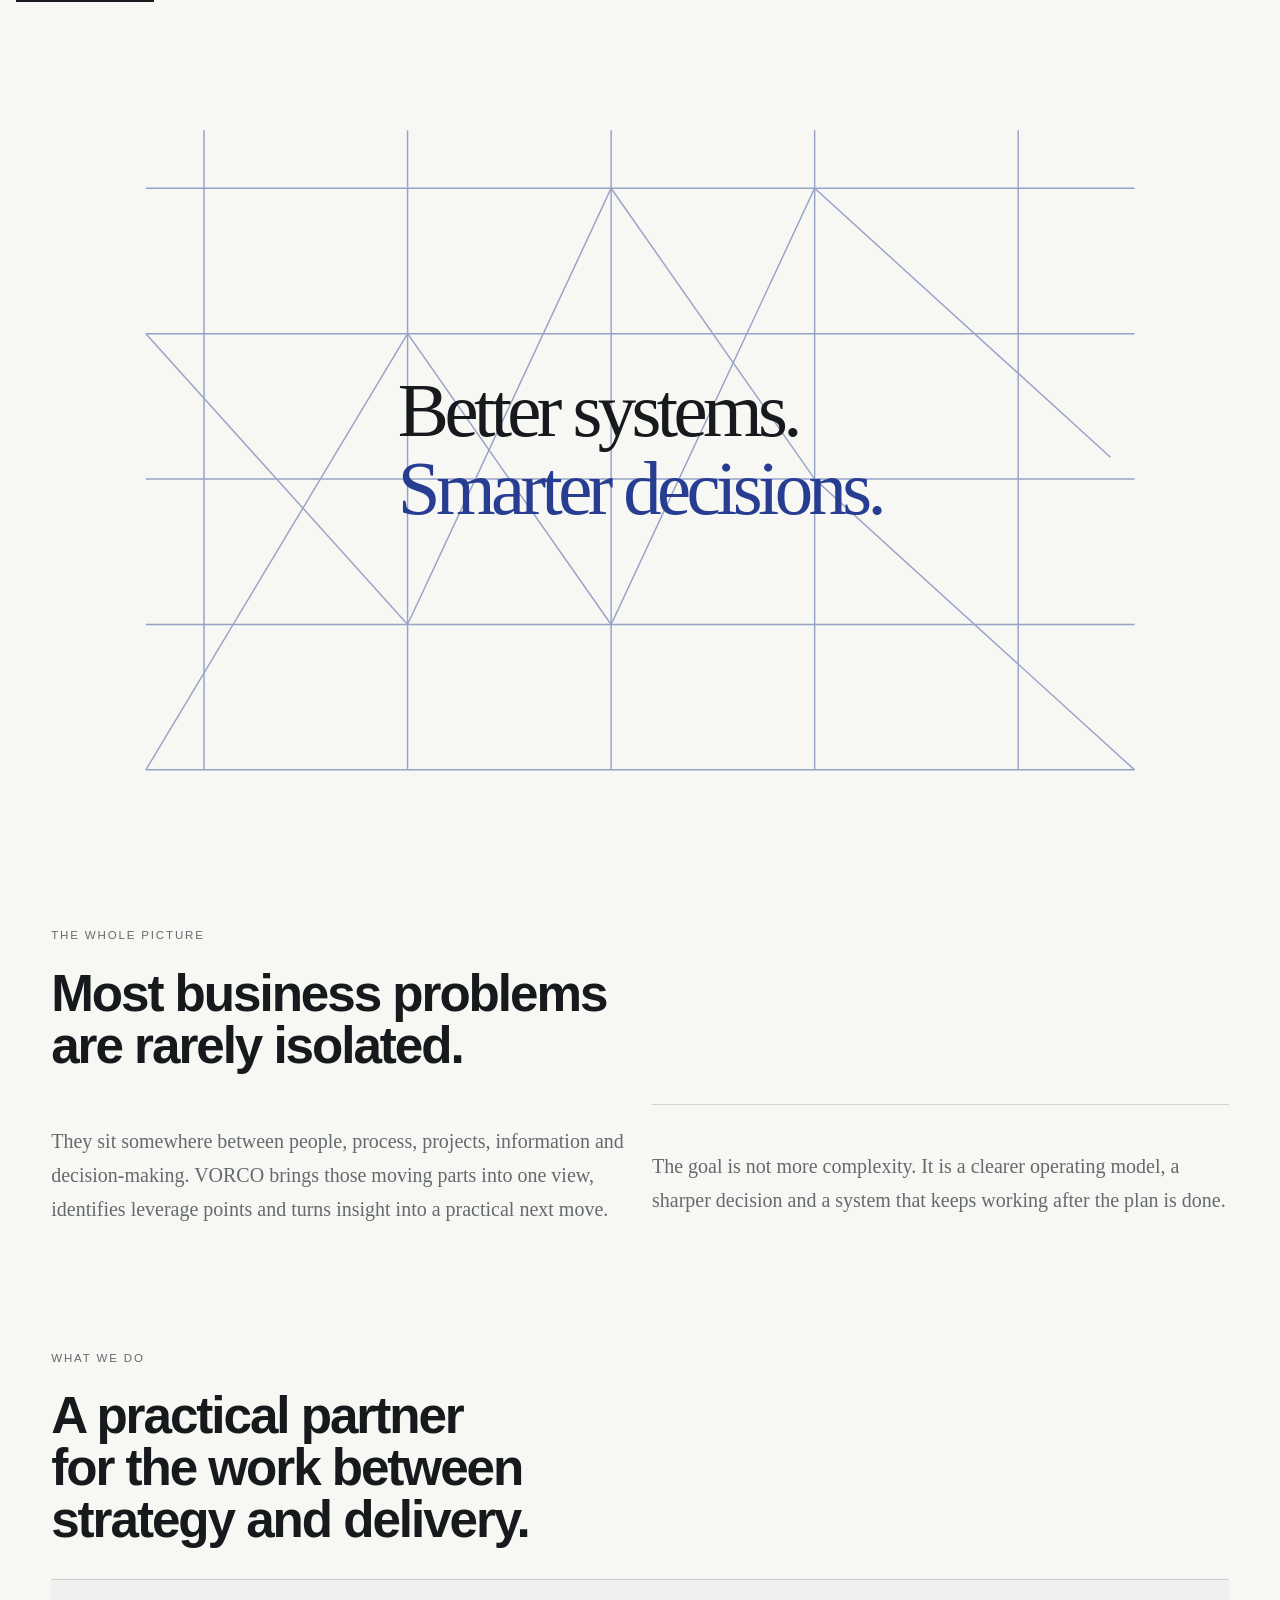
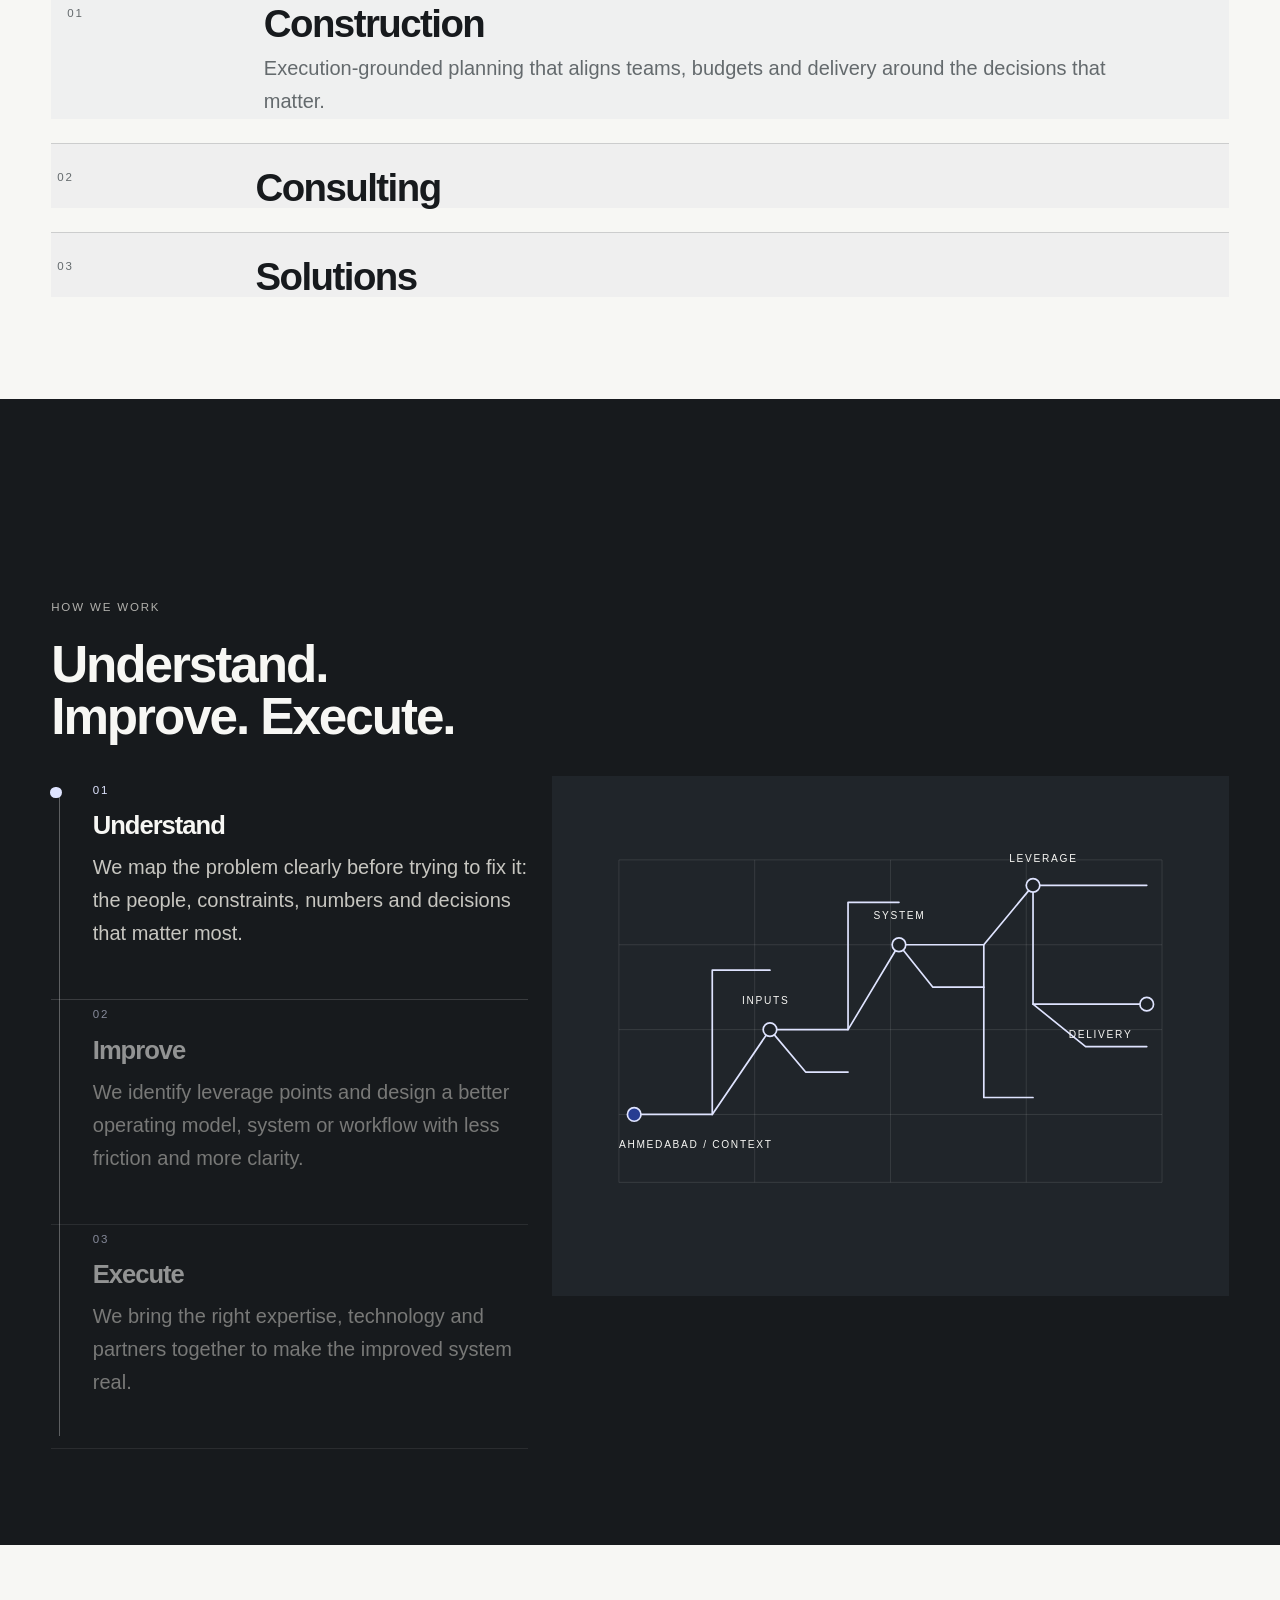
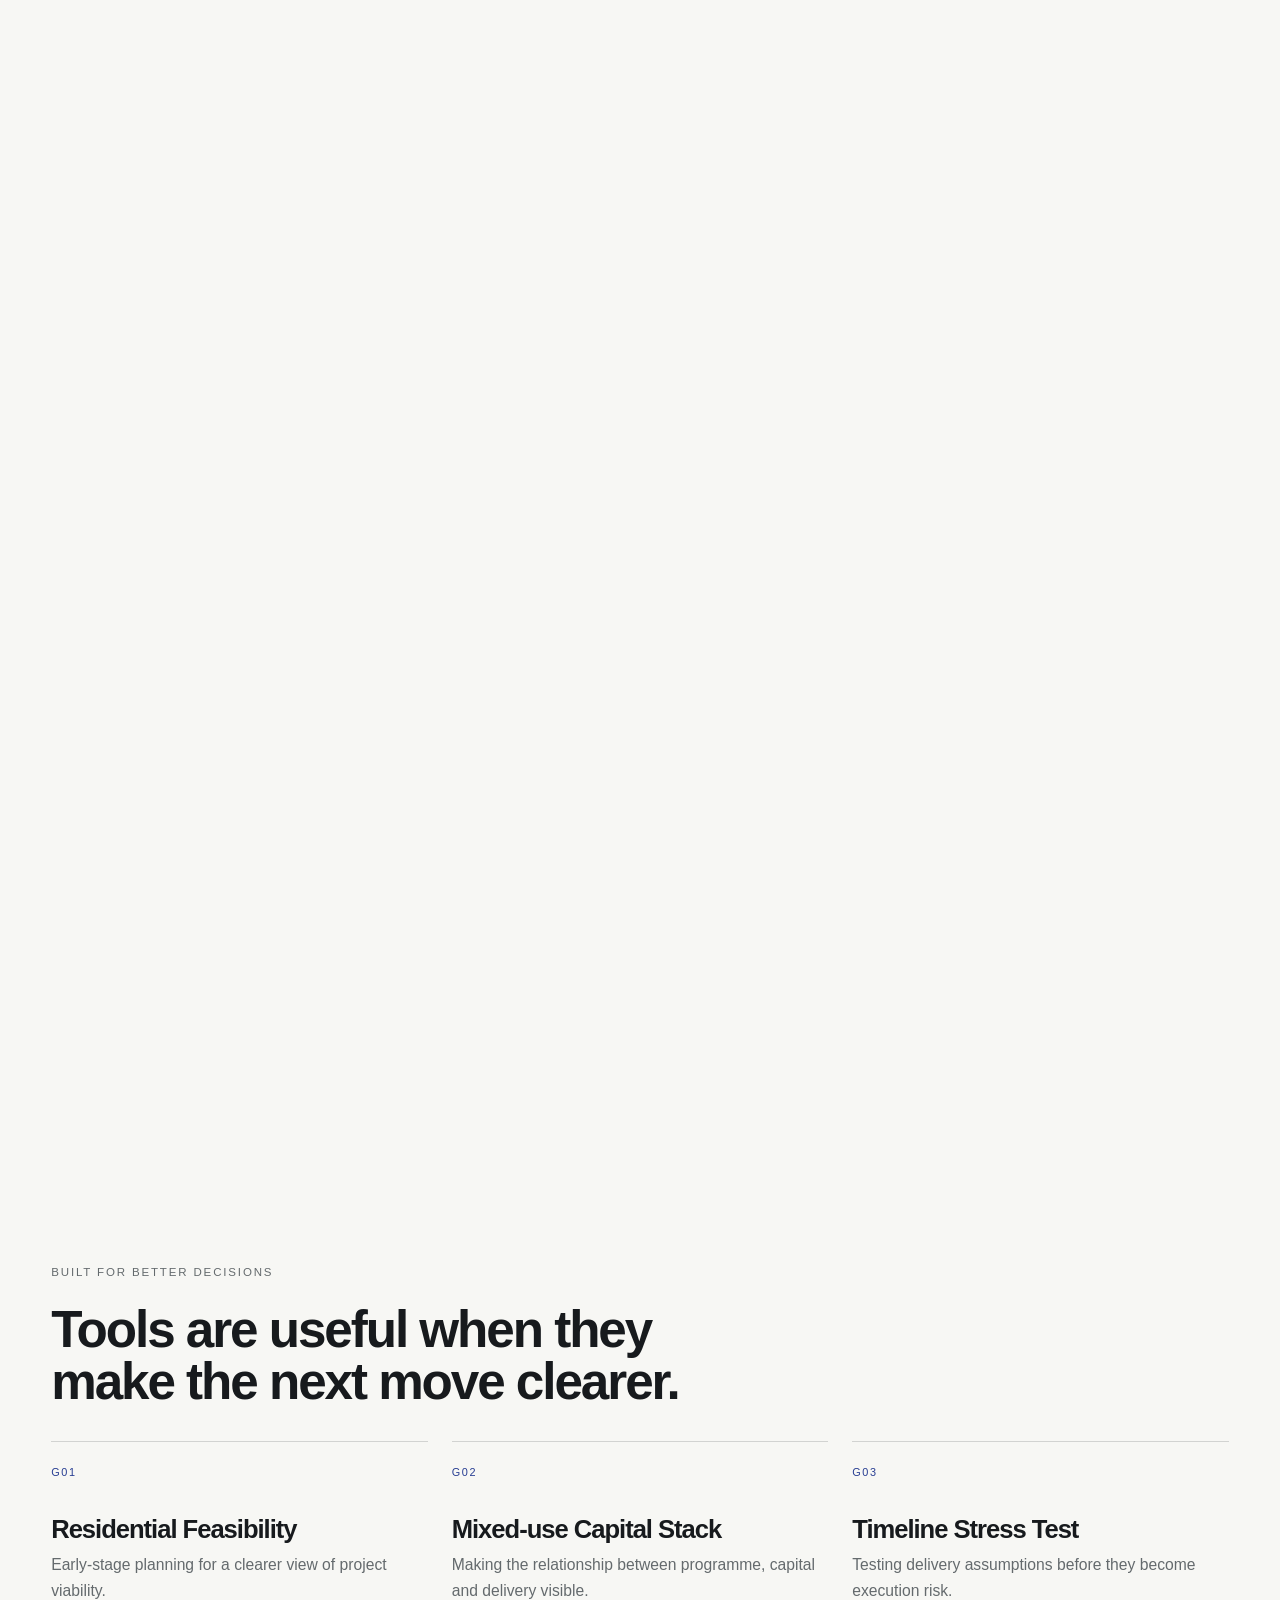
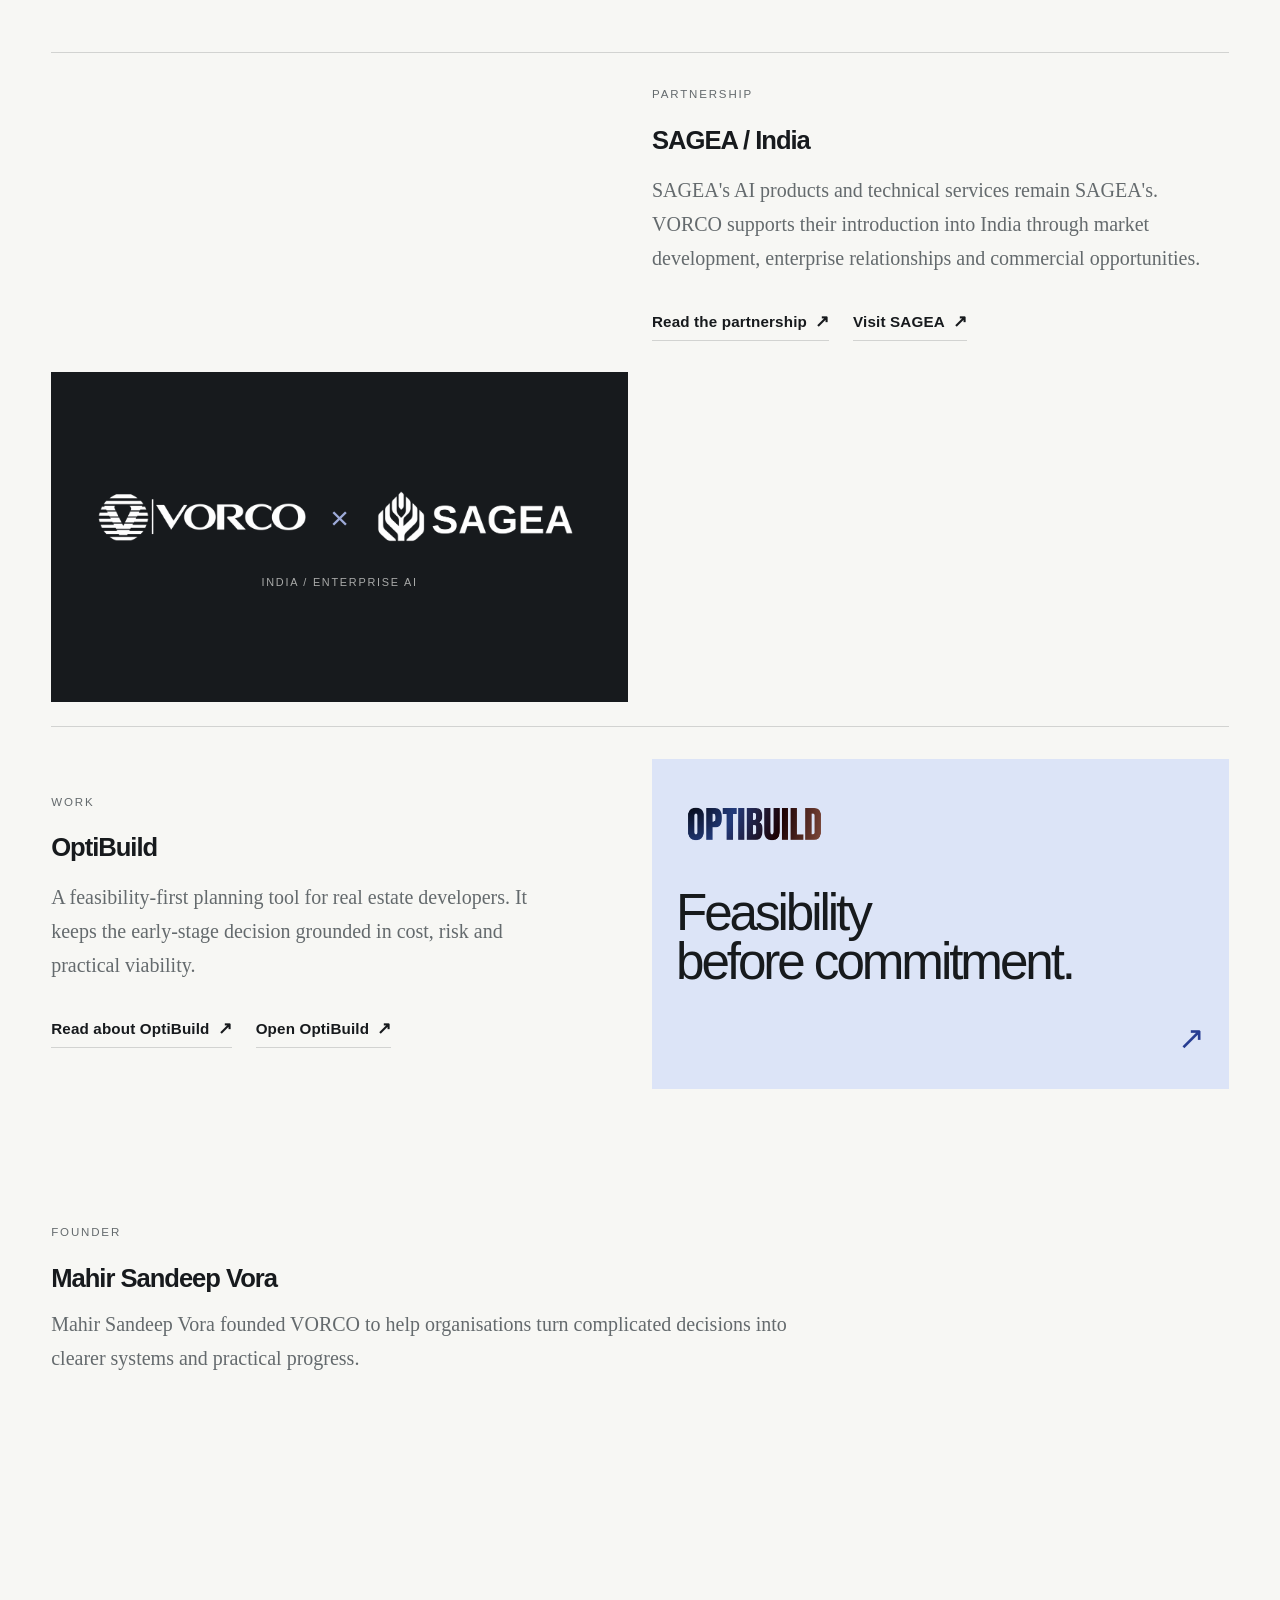
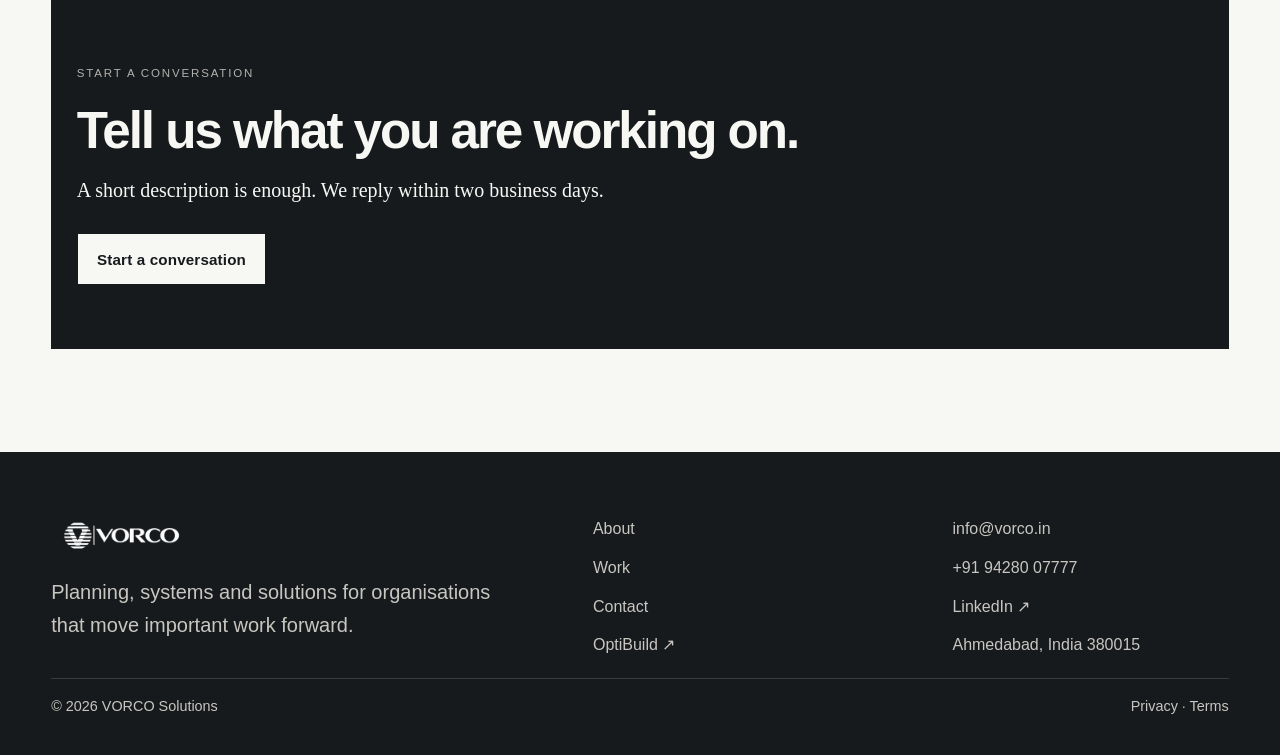
==== index.html @ 9f3f37c1 "Restore VORCO website" ====
<!doctype html>
<html lang="en-IN">
<head>
  <meta charset="UTF-8" />
  <meta name="viewport" content="width=device-width, initial-scale=1.0" />
  <meta name="description" content="VORCO helps businesses, developers and organisations improve decisions, systems and execution through consulting, technology and practical solutions." />
  <title>VORCO | Business Transformation &amp; Solutions</title>
  <meta property="og:title" content="VORCO | Business Transformation &amp; Solutions" />
  <meta property="og:description" content="VORCO helps businesses, developers and organisations improve decisions, systems and execution through consulting, technology and practical solutions." />
  <meta property="og:type" content="website" />
  <meta property="og:url" content="https://vorco.in/" />
  <meta property="og:image" content="assets/img/og-image.png" />
  <link rel="canonical" href="https://vorco.in/" />
  <link rel="icon" type="image/svg+xml" href="favicon.svg" />
  <link rel="stylesheet" href="assets/css/site.css" />
</head>
<body data-page="home">
  <a class="skip-link" href="#main-content">Skip to content</a>
  <header class="site-header">
  <div class="site-header__inner">
    <a class="brand" href="index.html" aria-label="VORCO home">VORCO</a>
    <nav id="site-nav" class="site-nav" aria-label="Main navigation">
      <a href="index.html">Home</a>
      <a href="about.html">About</a>
      <a href="capabilities.html">Capabilities</a>
      <a href="product.html">Product</a>
      <a href="work.html">Work</a>
      <a href="partnerships.html">Partnerships</a>
      <a href="contact.html" class="button button--primary">Start a conversation <span aria-hidden="true">↗</span></a>
    </nav>
    <button class="menu-toggle" type="button" aria-expanded="false" aria-controls="site-nav">Menu</button>
  </div>
</header>
  <main id="main-content">
    <section class="hero hero-shell">
      <div class="hero-intro" data-hero-intro aria-hidden="true">
        <svg class="hero-intro__lattice" viewBox="0 0 760 520" aria-hidden="true">
          <g class="hero-intro__lines" fill="none" stroke="currentColor" stroke-width="1">
            <path d="M40 80H720M40 180H720M40 280H720M40 380H720M40 480H720" />
            <path d="M80 40V480M220 40V480M360 40V480M500 40V480M640 40V480" />
            <path d="M40 480L220 180L360 380L500 80L720 280" />
            <path d="M40 180L220 380L360 80L500 280L720 480" />
          </g>
        </svg>
        <div class="hero-intro__words"><span>Better systems.</span><span>Smarter decisions.</span></div>
      </div>
      <div class="hero-grid">
        <div class="hero-copy">
          <p class="eyebrow">Business transformation / India</p>
          <h1>Better systems.<br><em>Smarter decisions.</em></h1>
          <p class="hero-lead">VORCO helps organisations make sense of complexity, improve how they operate and move important work forward with clarity.</p>
          <div class="hero-actions">
            <a class="button button--primary" href="capabilities.html">Explore VORCO <span aria-hidden="true">↘</span></a>
            <a class="text-link" href="contact.html">Start a conversation <span aria-hidden="true">↗</span></a>
          </div>
          <div class="hero-meta"><span>VORCO / 01</span><span>Understand · Improve · Execute</span></div>
        </div>
      </div>
    </section>

    <section class="section">
      <div class="section-title">
        <div class="section-title__copy">
          <p class="eyebrow">The whole picture</p>
          <h2>Most business problems are rarely isolated.</h2>
        </div>
      </div>
      <div class="statement-grid">
        <div class="statement-copy">
          <p class="text-serif">They sit somewhere between people, process, projects, information and decision-making. VORCO brings those moving parts into one view, identifies leverage points and turns insight into a practical next move.</p>
        </div>
        <div class="statement-aside">
          <p class="text-serif">The goal is not more complexity. It is a clearer operating model, a sharper decision and a system that keeps working after the plan is done.</p>
        </div>
      </div>
    </section>

    <section class="section" aria-labelledby="capabilities-heading">
      <div class="section-title">
        <div class="section-title__copy">
          <p class="eyebrow">What we do</p>
          <h2 id="capabilities-heading">A practical partner for the work between strategy and delivery.</h2>
        </div>
      </div>
      <div class="capability-list">
          <button class="capability-row is-selected" type="button" data-capability="construction" aria-pressed="true">
          <div class="capability-row__label">01</div>
          <div class="capability-row__content">
            <h3>Construction</h3>
            <p>Execution-grounded planning that aligns teams, budgets and delivery around the decisions that matter.</p>
          </div>
          </button>
        <button class="capability-row" type="button" data-capability="consulting" aria-pressed="false">
          <div class="capability-row__label">02</div>
          <div class="capability-row__content">
            <h3>Consulting</h3>
            <p>Feasibility-first strategy for practical business decisions, from early questions to a workable operating model.</p>
          </div>
        </button>
        <button class="capability-row" type="button" data-capability="solutions" aria-pressed="false">
          <div class="capability-row__label">03</div>
          <div class="capability-row__content">
            <h3>Solutions</h3>
            <p>Digital and process systems designed to make complex decisions clearer and execution more dependable.</p>
          </div>
        </button>
      </div>
    </section>

    <section id="process" class="process-shell">
      <div class="section wrapper">
        <div class="section-title">
          <div class="section-title__copy">
            <p class="eyebrow">How we work</p>
            <h2>Understand. Improve. Execute.</h2>
          </div>
        </div>
        <div class="process-grid">
          <div class="process-stages">
            <div class="process-line"></div>
            <div class="process-marker"></div>
            <div class="stage is-active">
              <span class="stage-number">01</span>
              <h3>Understand</h3>
              <p>We map the problem clearly before trying to fix it: the people, constraints, numbers and decisions that matter most.</p>
            </div>
            <div class="stage">
              <span class="stage-number">02</span>
              <h3>Improve</h3>
              <p>We identify leverage points and design a better operating model, system or workflow with less friction and more clarity.</p>
            </div>
            <div class="stage">
              <span class="stage-number">03</span>
              <h3>Execute</h3>
              <p>We bring the right expertise, technology and partners together to make the improved system real.</p>
            </div>
          </div>
          <div class="process-visual" aria-hidden="true">
            <svg class="process-map" viewBox="0 0 760 500" xmlns="http://www.w3.org/2000/svg">
              <g class="process-map__grid" fill="none" stroke="rgba(255,255,255,0.12)" stroke-width="1">
                <path d="M60 80H700M60 180H700M60 280H700M60 380H700M60 460H700"/><path d="M60 80V460M220 80V460M380 80V460M540 80V460M700 80V460"/>
              </g>
              <g class="drawing-line" fill="none" stroke="#dfe4ff" stroke-width="2" stroke-linecap="round" stroke-linejoin="round" stroke-dasharray="1200" stroke-dashoffset="1200">
                <path d="M78 380H170L238 280H330L390 180H490L548 110H682"/>
                <path d="M170 380V210H238M330 280V130H390M490 180V360H548M548 110V250H682"/>
                <path d="M238 280L280 330H330M390 180L430 230H490M548 250L610 300H682"/>
              </g>
              <g class="process-map__nodes" fill="#1e2328" stroke="#dfe4ff" stroke-width="2">
                <circle cx="78" cy="380" r="8"/><circle cx="238" cy="280" r="8"/><circle cx="390" cy="180" r="8"/><circle cx="548" cy="110" r="8"/><circle cx="682" cy="250" r="8"/>
              </g>
              <g class="process-map__labels" fill="#f7f7f4" font-family="Segoe UI, Arial, sans-serif">
                <text x="60" y="420">AHMEDABAD / CONTEXT</text><text x="205" y="250">INPUTS</text><text x="360" y="150">SYSTEM</text><text x="520" y="82">LEVERAGE</text><text x="590" y="290">DELIVERY</text>
              </g>
            </svg>
          </div>
        </div>
      </div>
    </section>

    <section id="work" class="section">
      <div class="section-title">
        <div class="section-title__copy">
          <p class="eyebrow">Built for better decisions</p>
          <h2>Tools are useful when they make the next move clearer.</h2>
        </div>
      </div>
      <div class="work-index" aria-label="Selected VORCO work">
        <article><span>G01</span><h3>Residential Feasibility</h3><p>Early-stage planning for a clearer view of project viability.</p></article>
        <article><span>G02</span><h3>Mixed-use Capital Stack</h3><p>Making the relationship between programme, capital and delivery visible.</p></article>
        <article><span>G03</span><h3>Timeline Stress Test</h3><p>Testing delivery assumptions before they become execution risk.</p></article>
      </div>
      <div class="work-grid">
        <article class="work-card">
          <div class="work-card__copy">
            <p class="eyebrow">Work</p>
            <h3>OptiBuild</h3>
            <p class="text-serif">A feasibility-first planning tool for real estate developers. It keeps the early-stage decision grounded in cost, risk and practical viability.</p>
            <div class="partnership-actions"><a class="text-link" href="product.html">Read about OptiBuild <span aria-hidden="true">↗</span></a><a class="text-link" href="https://optibuild.vorco.in" target="_blank" rel="noopener">Open OptiBuild <span aria-hidden="true">↗</span></a></div>
          </div>
            <div class="work-card__visual work-card__visual--opti">
            <div class="product-signal"><img src="assets/img/optibuild-wordmark.png" alt="OptiBuild" /><strong>Feasibility<br>before commitment.</strong><i>↗</i></div>
          </div>
        </article>

        <article class="work-card work-card--reverse">
          <div class="work-card__copy">
            <p class="eyebrow">Partnership</p>
            <h3>SAGEA / India</h3>
            <p class="text-serif">SAGEA's AI products and technical services remain SAGEA's. VORCO supports their introduction into India through market development, enterprise relationships and commercial opportunities.</p>
            <div class="partnership-actions"><a class="text-link" href="partnerships.html">Read the partnership <span aria-hidden="true">↗</span></a><a class="text-link" href="https://www.sagea.space/" target="_blank" rel="noopener">Visit SAGEA <span aria-hidden="true">↗</span></a></div>
          </div>
            <div class="work-card__visual work-card__visual--sagea">
            <div class="partnership-signal"><div class="partnership-logos"><img src="assets/img/vorco-wordmark.png" alt="VORCO" /><b>×</b><img src="assets/img/sagea-wordmark-dark.png" alt="SAGEA" /></div><small>India / Enterprise AI</small></div>
          </div>
        </article>
      </div>
    </section>

    <section class="section">
      <div class="founder-card founder-card--text-only">
        <div class="founder-copy">
          <p class="eyebrow">Founder</p>
          <h3>Mahir Sandeep Vora</h3>
          <p class="text-serif" style="margin-top: 1rem;">Mahir Sandeep Vora founded VORCO to help organisations turn complicated decisions into clearer systems and practical progress.</p>
        </div>
      </div>
    </section>

    <section class="section">
      <div class="cta-panel">
        <p class="eyebrow">Start a conversation</p>
        <h2>Tell us what you are working on.</h2>
        <p class="text-serif" style="margin-top:1rem; max-width:34rem;">A short description is enough. We reply within two business days.</p>
        <div class="hero-actions" style="margin-top:1.6rem;">
          <a class="button button--light" href="contact.html">Start a conversation</a>
        </div>
      </div>
    </section>
  </main>
  <footer class="footer">
  <div class="footer__inner">
    <div>
      <a class="brand" href="index.html" aria-label="VORCO home">VORCO</a>
      <p>Planning, systems and solutions for organisations that move important work forward.</p>
    </div>
    <div class="footer__meta">
      <a href="about.html">About</a>
      <a href="work.html">Work</a>
      <a href="contact.html">Contact</a>
      <a href="https://optibuild.vorco.in" target="_blank" rel="noopener">OptiBuild ↗</a>
    </div>
    <div class="footer__meta">
      <a href="mailto:info@vorco.in">info@vorco.in</a>
      <a href="tel:+919428007777">+91 94280 07777</a>
      <a href="https://in.linkedin.com/company/vorcosolutions" target="_blank" rel="noopener">LinkedIn ↗</a>
      <span>Ahmedabad, India 380015</span>
    </div>
  </div>
  <div class="footer__legal"><span>© <span data-footer-year>2026</span> VORCO Solutions</span><div><a href="privacy.html">Privacy</a> · <a href="terms.html">Terms</a></div></div>
</footer>
  <script src="assets/vendor/gsap.min.js"></script>
  <script src="assets/vendor/ScrollTrigger.min.js"></script>
  <script src="assets/vendor/lenis.min.js" defer></script>
  <script src="assets/js/site.js" defer></script>
</body>
</html>
---- assets/css/site.css ----
:root {
  --paper: #f4f1ea;
  --plaster: #ece7df;
  --stone: #d9d1c4;
  --slate: #1e2328;
  --slate-soft: #4e5861;
  --indigo: #233a9b;
  --indigo-soft: #dfe4ff;
  --soil: #8a6d52;
  --line: rgba(30,35,40,0.18);
  --max: 1200px;
  --gutter: 24px;
  --radius: 2px;
  --ease: cubic-bezier(0.22, 1, 0.36, 1);
}

* { box-sizing: border-box; }
html { scroll-behavior: smooth; }
html.lenis, html.lenis body { height: auto; }
html.lenis { scroll-behavior: auto; }
body {
  margin: 0;
  background: var(--paper);
  color: var(--slate);
  font-family: "Segoe UI", "Helvetica Neue", Arial, sans-serif;
  line-height: 1.65;
  -webkit-font-smoothing: antialiased;
  text-rendering: optimizeLegibility;
}
body.is-leaving { opacity: 0; transition: opacity 200ms ease; }
body.is-menu-open { overflow: hidden; }
img, svg { display: block; max-width: 100%; }
a { color: inherit; }
button, input, textarea, select { font: inherit; }
main { display: block; }

.skip-link {
  position: absolute;
  left: 1rem;
  top: -3rem;
  background: var(--slate);
  color: var(--paper);
  padding: 0.75rem 1rem;
  z-index: 50;
  text-decoration: none;
}
.skip-link:focus { top: 1rem; }

.wrapper,
.site-header__inner,
.page-hero__inner,
.page-grid,
.footer__inner,
.footer__meta,
.section,
.hero-shell {
  width: min(var(--max), calc(100% - 2 * clamp(20px, 4vw, 64px)));
  margin: 0 auto;
}

.grid {
  display: grid;
  grid-template-columns: repeat(12, minmax(0, 1fr));
  gap: var(--gutter);
}

p, li {
  font-size: clamp(1.06rem, 1vw + 0.5rem, 1.25rem);
}
.text-serif {
  font-family: Georgia, "Times New Roman", serif;
  line-height: 1.7;
  color: var(--slate-soft);
}

h1, h2, h3, h4 {
  margin: 0;
  font-weight: 600;
  letter-spacing: -0.04em;
  line-height: 1.02;
  color: var(--slate);
  text-wrap: balance;
}
h1 { font-size: clamp(3rem, 7vw, 6.5rem); }
h2 { font-size: clamp(2.1rem, 4vw, 4rem); }
h3 { font-size: clamp(1.4rem, 2vw, 2.2rem); }

.eyebrow {
  margin: 0 0 1.4rem;
  text-transform: uppercase;
  letter-spacing: 0.16em;
  font-size: 0.72rem;
  color: var(--slate-soft);
}

.button,
.text-link {
  display: inline-flex;
  align-items: center;
  justify-content: center;
  gap: 0.5rem;
  min-height: 44px;
  border: 1px solid var(--slate);
  padding: 0.8rem 1.2rem;
  font-size: 0.95rem;
  font-weight: 600;
  letter-spacing: 0.01em;
  text-decoration: none;
  transition: color 180ms var(--ease), transform 180ms var(--ease), border-color 180ms var(--ease);
  position: relative;
  overflow: hidden;
  isolation: isolate;
}
.button::before { content: ""; position: absolute; z-index: -1; inset: 0; background: var(--indigo); transform: translateX(-101%); transition: transform 280ms var(--ease); }
.button > *, .button { z-index: 0; }
.button:hover::before, .button:focus-visible::before { transform: translateX(0); }
.button:hover, .button:focus-visible, .text-link:hover, .text-link:focus-visible {
  transform: translateY(-1px);
  outline: none;
}
.button--primary {
  background: var(--slate);
  color: var(--paper);
}
.button--ghost {
  background: transparent;
  color: var(--slate);
}
.button--light {
  background: var(--paper);
  color: var(--slate);
}
.text-link {
  padding-left: 0;
  padding-right: 0;
  border: none;
  border-bottom: 0;
  overflow: visible;
}
.text-link::after { content: ""; position: absolute; right: 0; bottom: .45rem; left: 0; height: 1px; background: var(--line); transition: height 180ms ease, background 180ms ease; }
.text-link:hover::after, .text-link:focus-visible::after { height: 2px; background: var(--indigo); }

.hero-intro { position: absolute; z-index: 20; inset: 0; display: grid; place-items: center; overflow: hidden; background: var(--paper); color: var(--indigo); opacity: 1; transition: opacity 280ms ease, visibility 280ms ease; }
.hero-intro.is-complete { visibility: hidden; opacity: 0; pointer-events: none; }
.hero-intro__lattice { position: absolute; inset: 8% 6%; width: 88%; height: 84%; opacity: .45; }
.hero-intro__lines { stroke-dasharray: 1200; stroke-dashoffset: 1200; animation: draw-lattice 1.25s var(--ease) forwards; }
.hero-intro__words { position: relative; z-index: 1; display: grid; gap: .25rem; color: var(--slate); font-family: Georgia, serif; font-size: clamp(2.2rem, 6vw, 6rem); letter-spacing: -.06em; line-height: .96; }
.hero-intro__words span { animation: reveal-intro-word .55s var(--ease) both; }
.hero-intro__words span + span { animation-delay: .52s; color: var(--indigo); }
.hero-intro__skip { position: absolute; z-index: 2; top: 1.5rem; right: 1.5rem; border: 0; border-bottom: 1px solid var(--line); background: none; color: var(--slate-soft); cursor: pointer; font-size: .72rem; letter-spacing: .14em; text-transform: uppercase; }
@keyframes draw-lattice { to { stroke-dashoffset: 0; } }
@keyframes reveal-intro-word { from { opacity: 0; transform: translateY(1rem); } to { opacity: 1; transform: translateY(0); } }
}

.site-header {
  position: sticky;
  top: 0;
  z-index: 30;
  background: rgba(244,241,234,0.78);
  backdrop-filter: blur(12px);
  border-bottom: 1px solid transparent;
  transition: border-color 220ms ease, background 220ms ease, transform 220ms ease;
}
.site-header.is-solid { border-color: var(--line); }
.site-header.is-hidden { transform: translateY(-100%); }
.site-header__inner {
  display: flex;
  align-items: center;
  justify-content: space-between;
  min-height: 76px;
}
.brand {
  display: inline-flex;
  align-items: center;
  gap: 0.55rem;
  text-decoration: none;
  color: var(--slate);
  font-size: 1rem;
  font-weight: 700;
  letter-spacing: 0.12em;
  text-transform: uppercase;
}
.brand-mark {
  display: inline-grid;
  place-items: center;
  width: 1.5rem;
  height: 1.5rem;
  background: var(--slate);
  color: var(--paper);
  font-size: 0.72rem;
  letter-spacing: 0;
}
.site-nav {
  display: flex;
  align-items: center;
  gap: clamp(0.8rem, 2vw, 1.8rem);
}
.site-nav a {
  position: relative;
  text-decoration: none;
  color: var(--slate);
  font-size: 0.93rem;
  font-weight: 500;
}
.site-nav a.button--primary { color: var(--paper); font-weight: 600; }
.site-nav a::after {
  content: "";
  position: absolute;
  left: 0;
  right: 0;
  bottom: -0.45rem;
  height: 1px;
  background: var(--indigo);
  transform: scaleX(0);
  transform-origin: left center;
  transition: transform 180ms var(--ease);
}
.site-nav a:hover::after, .site-nav a:focus-visible::after, .site-nav a[aria-current="page"]::after {
  transform: scaleX(1);
}
.menu-toggle {
  display: none;
  background: transparent;
  border: 1px solid var(--line);
  min-height: 44px;
  padding: 0.7rem 0.9rem;
  cursor: pointer;
}

.hero {
  padding-top: clamp(2.5rem, 5vw, 4.5rem);
  padding-bottom: clamp(4rem, 8vw, 7rem);
}
.hero-shell {
  padding-top: clamp(2rem, 5vw, 4rem);
}
.hero-grid {
  display: grid;
  grid-template-columns: repeat(12, minmax(0, 1fr));
  gap: var(--gutter);
  align-items: end;
}
.hero-copy { grid-column: 1 / span 7; }
.hero-grid:has(.hero-copy:only-child) { display: block; }
.hero-grid:has(.hero-copy:only-child) .hero-copy { width: min(62rem, 100%); }
.hero-visual {
  grid-column: 8 / -1;
  min-height: 560px;
  border: 1px solid var(--line);
  background: rgba(255,255,255,0.3);
  position: relative;
  overflow: hidden;
}
.hero-visual svg {
  width: 100%;
  height: 100%;
}
.hero-lead {
  margin-top: 1.5rem;
  max-width: 34rem;
  color: var(--slate-soft);
  font-size: clamp(1.2rem, 1.4vw + 0.7rem, 1.7rem);
  line-height: 1.5;
}
.hero-actions {
  display: flex;
  align-items: center;
  gap: 1rem;
  flex-wrap: wrap;
  margin-top: 2rem;
}
.hero-meta {
  display: flex;
  justify-content: space-between;
  gap: 1rem;
  margin-top: 2rem;
  padding-top: 1rem;
  border-top: 1px solid var(--line);
  font-size: 0.8rem;
  letter-spacing: 0.12em;
  text-transform: uppercase;
  color: var(--slate-soft);
}

.section {
  padding-top: clamp(4rem, 8vw, 7rem);
  padding-bottom: 0;
}
.section-title {
  display: grid;
  grid-template-columns: repeat(12, minmax(0, 1fr));
  gap: var(--gutter);
  align-items: end;
  margin-bottom: 2rem;
}
.section-title__copy { grid-column: 1 / span 7; }
.section-title__meta { grid-column: 9 / -1; text-align: right; color: var(--slate-soft); }

.statement-grid,
.capability-grid,
.contact-grid,
.page-grid,
.founder-grid,
.work-grid,
.process-grid,
.two-up {
  display: grid;
  grid-template-columns: repeat(12, minmax(0, 1fr));
  gap: var(--gutter);
}
.statement-copy { grid-column: 1 / span 6; }
.statement-aside { grid-column: 7 / -1; border-top: 1px solid var(--line); padding-top: 1.5rem; }

.capability-list { grid-column: span 12; }
.capability-row { display: grid; grid-template-columns: repeat(12, minmax(0, 1fr)); gap: var(--gutter); border-top: 1px solid var(--line); padding-top: 1.5rem; margin-top: 1.5rem; }
.capability-row__label { grid-column: 1 / span 2; font-size: 0.72rem; letter-spacing: 0.16em; text-transform: uppercase; color: var(--slate-soft); }
.capability-row__content { grid-column: 3 / span 9; }
.capability-row__content p { margin: 0.55rem 0 0; color: var(--slate-soft); }

.process-shell {
  background: var(--slate);
  color: var(--paper);
  margin-top: clamp(4rem, 8vw, 7rem);
  padding: clamp(4rem, 8vw, 6rem) 0;
}
.process-shell h2, .process-shell h3, .process-shell .eyebrow { color: var(--paper); }
.process-shell .eyebrow { color: rgba(244,241,234,0.7); }
.process-grid { align-items: start; }
.process-stages { grid-column: 1 / span 5; position: relative; }
.process-line { position: absolute; left: 0.5rem; top: 0.8rem; bottom: 0.8rem; width: 1px; background: rgba(255,255,255,0.3); }
.process-marker { position: absolute; left: -0.05rem; top: 0.7rem; width: 0.7rem; height: 0.7rem; background: var(--indigo-soft); border-radius: 50%; }
.stage { position: relative; padding: 0 0 1.8rem 2.6rem; border-bottom: 1px solid rgba(255,255,255,0.15); opacity: 0.55; }
.stage.is-active { opacity: 1; }
.stage-number { display: inline-block; margin-bottom: 0.8rem; font-size: 0.72rem; letter-spacing: 0.16em; text-transform: uppercase; color: #dfe4ff; }
.stage p { margin-top: 0.8rem; color: rgba(244,241,234,0.8); }
.process-visual { grid-column: 6 / -1; border: 1px solid rgba(255,255,255,0.15); min-height: 440px; background: rgba(255,255,255,0.02); }
.process-visual svg { width: 100%; height: 100%; }

.work-card { grid-column: span 12; display: grid; grid-template-columns: repeat(12, minmax(0, 1fr)); gap: var(--gutter); align-items: center; padding-top: 2rem; border-top: 1px solid var(--line); }
.work-card__copy { grid-column: 1 / span 5; }
.work-card__visual { grid-column: 7 / -1; min-height: 330px; border: 1px solid var(--line); display: grid; place-items: center; background: rgba(255,255,255,0.18); }
.work-card--reverse .work-card__copy { grid-column: 7 / span 6; }
.work-card--reverse .work-card__visual { grid-column: 1 / span 6; }

.founder-card {
  display: grid;
  grid-template-columns: repeat(12, minmax(0, 1fr));
  gap: var(--gutter);
  align-items: start;
  margin-top: 2rem;
}
.founder-photo { grid-column: 1 / span 4; min-height: 420px; border: 1px solid var(--line); display: grid; place-items: center; }
.founder-copy { grid-column: 6 / -1; }

.cta-panel {
  background: var(--slate);
  color: var(--paper);
  padding: clamp(2.5rem, 5vw, 4.5rem) clamp(1.2rem, 2vw, 2rem);
  margin-top: clamp(4rem, 8vw, 7rem);
}
.cta-panel h2, .cta-panel .eyebrow, .cta-panel p { color: var(--paper); }
.cta-panel .eyebrow { color: rgba(244,241,234,0.7); }

.page-hero {
  padding-top: clamp(3rem, 6vw, 5rem);
  padding-bottom: clamp(2rem, 6vw, 4rem);
}
.page-hero__inner { display: grid; grid-template-columns: repeat(12, minmax(0, 1fr)); gap: var(--gutter); }
.page-hero__copy { grid-column: 1 / span 8; }
.page-hero__copy .lead { max-width: 52rem; margin-top: 1.5rem; color: var(--slate-soft); font-size: clamp(1.3rem, 1.6vw + 0.7rem, 1.9rem); }

.page-grid {
  padding-top: 1rem;
  padding-bottom: clamp(4rem, 8vw, 6.5rem);
}
.feature-block { grid-column: 1 / span 8; }
.side-block { grid-column: 9 / -1; }
.dump-box,
.placeholder-box {
  border: 1px dashed var(--line);
  min-height: 220px;
  display: grid;
  place-items: center;
  padding: 1rem;
  color: var(--slate-soft);
  background: rgba(255,255,255,0.14);
}
.list-plain { list-style: none; padding: 0; margin: 0; }
.list-plain li { border-top: 1px solid var(--line); padding: 0.9rem 0; }
.sequence {
  list-style: none;
  padding: 0;
  margin: 1rem 0 0;
  display: grid;
  gap: 1rem;
}
.sequence li {
  border-top: 1px solid var(--line);
  padding-top: 1rem;
}
.sequence strong { color: var(--indigo); }

.route-visual {
  margin-top: 1.5rem;
  border-top: 1px solid var(--line);
  padding-top: 1rem;
}
.route-svg {
  width: 100%;
  border: 1px solid var(--line);
  min-height: 260px;
  background: rgba(255,255,255,0.12);
}

.form-card {
  border-top: 1px solid var(--line);
  padding-top: 1.5rem;
}
body[data-page="contact"] .form-card { background: var(--paper); color: var(--slate); border: 1px solid var(--line); padding: clamp(1.25rem, 3vw, 2rem); }
body[data-page="contact"] input,
body[data-page="contact"] select,
body[data-page="contact"] textarea { background: #ffffff; color: var(--slate); border-color: rgba(23,26,29,.24); }
body[data-page="contact"] label { color: var(--slate); }
form { display: grid; gap: 1rem; }
.field { display: grid; gap: 0.5rem; }
label { font-size: 0.92rem; font-weight: 600; }
input, select, textarea {
  width: 100%;
  min-height: 48px;
  border: 1px solid var(--line);
  background: rgba(255,255,255,0.14);
  padding: 0.8rem 0.9rem;
  color: var(--slate);
}
textarea { min-height: 180px; resize: vertical; }
input[aria-invalid="true"], select[aria-invalid="true"], textarea[aria-invalid="true"] { border-color: #9a2c2c; }
.error-text {
  min-height: 1.2em;
  color: #9a2c2c;
  font-size: 0.84rem;
}
.form-status { min-height: 1.2em; color: var(--slate-soft); }
.form-status.is-success { color: var(--indigo); border-left: 2px solid var(--indigo); padding: .7rem 0 .7rem .9rem; animation: success-line 500ms var(--ease) both; }
@keyframes success-line { from { border-left-color: transparent; transform: translateX(-.5rem); opacity: 0; } to { border-left-color: var(--indigo); transform: translateX(0); opacity: 1; } }

.legal-copy {
  max-width: 62rem;
}
.legal-copy h2 {
  margin-top: 2.4rem;
  margin-bottom: 0.8rem;
}
.legal-copy p, .legal-copy li {
  color: var(--slate-soft);
}

.footer {
  background: var(--slate);
  color: var(--paper);
  margin-top: clamp(4rem, 8vw, 7rem);
}
.footer__inner {
  display: grid;
  grid-template-columns: 1.4fr 1fr 1fr;
  gap: 2rem;
  padding: clamp(2.5rem, 6vw, 4rem) 0 1rem;
}
.footer__inner p,
.footer__inner a,
.footer__inner span,
.footer__meta a,
.footer__meta span,
.footer__legal a,
.footer__legal span { color: rgba(244,241,234,0.8); text-decoration: none; }
.footer__meta {
  display: grid;
  gap: 0.6rem;
}
.footer__legal {
  width: min(var(--max), calc(100% - 2 * clamp(20px, 4vw, 64px)));
  margin: 0 auto;
  padding: 1rem 0 2.3rem;
  border-top: 1px solid rgba(255,255,255,0.14);
  display: flex;
  align-items: center;
  justify-content: space-between;
  gap: 1rem;
  font-size: 0.9rem;
  color: rgba(244,241,234,0.7);
}

.process-shell { min-height: 100vh; }
.process-shell .section { min-height: 100vh; display: flex; flex-direction: column; justify-content: center; }
.process-visual { min-height: min(58vh, 520px); }
.process-map { width: 100%; height: 100%; padding: 1rem; }
.process-map__labels { font-size: 12px; letter-spacing: 2px; }
.process-map__nodes circle { transition: fill 220ms ease, r 220ms ease; }
.process-shell[data-stage="1"] .process-map__nodes circle:nth-child(1),
.process-shell[data-stage="2"] .process-map__nodes circle:nth-child(-n+3),
.process-shell[data-stage="3"] .process-map__nodes circle { fill: var(--indigo); }
.process-shell[data-stage="2"] .process-map__nodes circle:nth-child(-n+3),
.process-shell[data-stage="3"] .process-map__nodes circle { r: 10; }
.process-shell[data-stage="3"] .process-map__labels { fill: #ffffff; }
.route-visual { position: relative; }
.route-visual::before { content: "NEPAL"; position: absolute; top: 1.5rem; left: 1.5rem; z-index: 1; color: var(--slate-soft); font-size: .68rem; letter-spacing: .15em; }
.route-visual::after { content: "INDIA / AHMEDABAD"; position: absolute; right: 1.5rem; bottom: 1.5rem; z-index: 1; color: var(--indigo); font-size: .68rem; letter-spacing: .15em; }
.route-svg { min-height: 300px; }
.route-destination { transition: r 220ms ease, opacity 220ms ease; }
.route-destination.is-landed { r: 10px; filter: drop-shadow(0 0 0.45rem rgba(39,61,146,.45)); }
.sagea-route .two-up { grid-template-columns: repeat(2, minmax(0, 1fr)); align-items: start; }
.sagea-route .two-up > div { grid-column: span 1; min-width: 0; }
.sagea-route .two-up > div + div { border-left: 1px solid var(--line); padding-left: clamp(1rem, 3vw, 2rem); }
.sagea-route .two-up h3 { font-size: clamp(2rem, 4vw, 4rem); }
.sagea-route .feature-list li { padding: .8rem 0; color: var(--slate-soft); font-size: 1rem; }

@media (max-width: 860px) {
  .site-nav {
    position: fixed;
    inset: 0;
    z-index: 29;
    display: none;
    flex-direction: column;
    align-items: stretch;
    justify-content: center;
    background: var(--slate);
    padding: 6rem clamp(2rem, 8vw, 6rem);
    border: 0;
    gap: .4rem;
  }
  .site-nav.is-open { display: flex; }
  .site-nav a { color: var(--paper); font-size: clamp(1.8rem, 7vw, 3.5rem); }
  .site-nav .button { align-self: flex-start; margin-top: 1.5rem; font-size: 1rem; }
  .site-header { z-index: 31; }
  .menu-toggle { position: relative; z-index: 32; }
  .menu-toggle { display: inline-flex; align-items: center; justify-content: center; }
  .hero-grid, .section-title, .statement-grid, .capability-row, .work-card, .founder-card, .process-grid, .page-hero__inner, .page-grid, .contact-grid { display: block; }
  .hero-copy, .hero-visual, .statement-copy, .statement-aside, .capability-row__label, .capability-row__content, .process-stages, .process-visual, .work-card__copy, .work-card__visual, .founder-photo, .founder-copy, .feature-block, .side-block, .page-hero__copy { width: 100%; display: block; }
  .hero-visual { margin-top: 1.5rem; min-height: 360px; }
  .footer__inner { grid-template-columns: 1fr; }
  .footer__legal { flex-direction: column; align-items: flex-start; }
}

@media (prefers-reduced-motion: reduce) {
  *, *::before, *::after {
    animation-duration: 0.01ms !important;
    animation-iteration-count: 1 !important;
    transition-duration: 0.01ms !important;
    scroll-behavior: auto !important;
  }
}

/* VORCO editorial layer */
:root {
  --paper: #f7f7f4;
  --plaster: #ecece7;
  --slate: #171a1d;
  --slate-soft: #646a6d;
  --indigo: #273d92;
  --line: rgba(23, 26, 29, 0.16);
  --warm: #e8e3d9;
}

body { background: var(--paper); }
body::before { display: none; }
.brand {
  width: 142px;
  height: 40px;
  background: url("../../brand-wordmark.png") center / contain no-repeat;
  font-size: 0;
  letter-spacing: 0;
}
.brand-mark { display: none; }
.footer .brand { filter: invert(1); }
.site-header { background: rgba(247, 247, 244, 0.76); }
.site-header__inner { min-height: 82px; }
.hero { padding-top: clamp(4rem, 8vw, 7rem); }
.hero h1 { max-width: 780px; font-size: clamp(4rem, 8vw, 8.2rem); letter-spacing: -0.075em; }
.hero h1 em { color: var(--indigo); font-style: normal; }
.hero-lead { max-width: 31rem; font-size: clamp(1.1rem, 1.1vw + 0.7rem, 1.45rem); }
.hero-actions .button span, .hero-actions .text-link span { font-size: 1.15em; }
.decision-field {
  min-height: 560px;
  border: 0;
  background: var(--warm);
  padding: 1.5rem;
  display: flex;
  flex-direction: column;
  justify-content: space-between;
  overflow: hidden;
}
.decision-field::before {
  content: "";
  position: absolute;
  inset: 12% 9%;
  border: 1px solid rgba(23, 26, 29, 0.2);
  border-radius: 50%;
  transform: rotate(-14deg) scaleX(1.12);
}
.decision-field__top, .decision-field__bottom {
  position: relative;
  z-index: 1;
  display: flex;
  justify-content: space-between;
  gap: 1rem;
  font-size: 0.68rem;
  letter-spacing: 0.15em;
  text-transform: uppercase;
}
.decision-field__top { color: var(--slate-soft); }
.decision-field__signals { position: relative; z-index: 1; display: grid; grid-template-columns: repeat(4, minmax(0, 1fr)); gap: .6rem; margin-top: 1.25rem; color: rgba(23,26,29,.55); font-size: .58rem; letter-spacing: .1em; text-transform: uppercase; }
.decision-field__signals span { min-width: 0; border-top: 1px solid rgba(23,26,29,.2); padding-top: .4rem; overflow: hidden; text-overflow: ellipsis; white-space: nowrap; }
.decision-field__bottom { align-items: center; border-top: 1px solid var(--line); padding-top: 1rem; }
.decision-field__bottom span:last-child { max-width: 18rem; text-align: right; }
.decision-field__bottom strong { color: var(--indigo); font-size: 1.2rem; font-weight: 400; }
.decision-field__diagram { position: relative; z-index: 1; min-height: 330px; }
.decision-node { position: absolute; display: grid; place-items: center; width: 3.2rem; height: 3.2rem; border: 1px solid var(--indigo); border-radius: 50%; background: var(--warm); color: var(--indigo); font-size: 0.72rem; cursor: pointer; transition: background 220ms ease, color 220ms ease, transform 220ms ease, box-shadow 220ms ease; }
.decision-node:hover, .decision-node:focus-visible, .decision-node.is-active { background: var(--indigo); color: var(--paper); transform: scale(1.1); box-shadow: 0 0 0 7px rgba(39, 61, 146, .1); outline: none; }
.decision-node--one { left: 9%; top: 34%; }
.decision-node--two { left: 43%; top: 12%; }
.decision-node--three { right: 8%; bottom: 19%; }
.decision-line { position: absolute; height: 1px; background: var(--indigo); transform-origin: left center; }
.decision-line--one { left: 18%; top: 42%; width: 29%; transform: rotate(-27deg); }
.decision-line--two { left: 51%; top: 24%; width: 43%; transform: rotate(34deg); }
.decision-line--three { left: 18%; top: 43%; width: 72%; background: rgba(23,26,29,.18); transform: rotate(17deg); }
.decision-word { position: absolute; color: var(--slate); font-family: Georgia, serif; font-size: clamp(1.3rem, 2vw, 2rem); opacity: .56; transition: opacity 220ms ease, color 220ms ease, transform 220ms ease; }
.decision-word.is-active { color: var(--indigo); opacity: 1; transform: translateY(-3px); }
.decision-word--one { left: 1%; top: 58%; }
.decision-word--two { left: 38%; top: 0; }
.decision-word--three { right: 0; bottom: 1%; }
.section-title h2 { max-width: 760px; }
.capability-row { transition: padding-left 220ms ease, background 220ms ease; }
.capability-row { width: 100%; border-right: 0; border-left: 0; border-bottom: 0; text-align: left; color: inherit; font: inherit; cursor: pointer; }
.capability-row:hover, .capability-row:focus-visible, .capability-row.is-selected { padding-left: 1rem; background: rgba(39, 61, 146, 0.035); }
.capability-row:not(.is-selected) .capability-row__content p { max-height: 0; margin: 0; overflow: hidden; opacity: 0; transition: max-height 220ms ease, opacity 220ms ease, margin 220ms ease; }
.capability-row.is-selected .capability-row__content p { max-height: 8rem; opacity: 1; }
.capability-row:focus-visible { outline: 2px solid var(--indigo); outline-offset: -2px; }
.capability-row__content h3 { font-size: clamp(1.8rem, 3vw, 3.1rem); }
.process-shell { background: var(--slate); }
.process-visual { border: 0; background: #20252a; }
.work-card__visual { border: 0; background: var(--plaster); }
.work-card--reverse { order: -1; }
.work-index { display: grid; grid-template-columns: repeat(3, 1fr); gap: var(--gutter); margin: 2rem 0 3rem; }
.work-index article { border-top: 1px solid var(--line); padding-top: 1rem; }
.work-index span { color: var(--indigo); font-size: .68rem; letter-spacing: .15em; }
.work-index h3 { margin-top: 2rem; font-size: clamp(1.25rem, 2vw, 1.8rem); }
.work-index p { margin: .65rem 0 0; color: var(--slate-soft); font-size: .98rem; }
.product-signal, .partnership-signal { width: 100%; height: 100%; min-height: 330px; padding: 1.5rem; display: flex; flex-direction: column; justify-content: space-between; }
.product-signal { background: #dce4f7; color: var(--slate); }
.product-signal img { width: min(100%, 16rem); height: auto; max-height: 5rem; object-fit: contain; object-position: left center; mix-blend-mode: multiply; }
.product-signal span, .partnership-signal small { font-size: .68rem; letter-spacing: .16em; text-transform: uppercase; }
.product-signal strong { font-size: clamp(2rem, 4vw, 4.2rem); font-weight: 500; letter-spacing: -.06em; line-height: .96; }
.product-signal i { align-self: flex-end; color: var(--indigo); font-size: 2rem; font-style: normal; }
.partnership-signal { align-items: center; justify-content: center; gap: 1.25rem; background: var(--slate); color: var(--paper); }
.partnership-logos { display: flex; align-items: center; justify-content: center; gap: 1rem; width: 100%; }
.partnership-logos img { width: 42%; max-height: 4.5rem; object-fit: contain; filter: invert(1); }
.partnership-logos b { color: #b9c5ff; font-size: 1.5rem; font-weight: 400; }
.partnership-signal b { color: #9eabd9; font-size: 2rem; font-weight: 400; }
.partnership-signal small { color: rgba(247,247,244,.65); }
.product-signal--page { min-height: 260px; }
.partnership-note { color: var(--slate-soft); font-size: .95rem; }
.partnership-lockup { min-height: 220px; display: flex; flex-wrap: wrap; align-items: center; justify-content: center; gap: 1rem; background: var(--slate); color: var(--paper); padding: 1.5rem; }
.partnership-lockup .partnership-logos img { width: 38%; }
.partnership-lockup b { color: #9eabd9; font-size: 1.5rem; font-weight: 400; }
.partnership-lockup small { flex-basis: 100%; color: rgba(247,247,244,.65); font-size: .68rem; letter-spacing: .15em; text-align: center; text-transform: uppercase; }
.partnership-actions { display: flex; flex-wrap: wrap; gap: 1rem 1.5rem; margin-top: 1.2rem; }
.partnership-actions .text-link span { font-size: 1.1em; }
.page-product-logo { display: block; width: min(15rem, 70vw); max-height: 4rem; object-fit: contain; object-position: left center; mix-blend-mode: multiply; }
.optibuild-model { align-items: start; }
.optibuild-model h2 { max-width: 38rem; margin-bottom: 1.2rem; }
.optibuild-model .button { margin-top: 1.4rem; }
.assumption-model { background: var(--slate); color: var(--paper); padding: clamp(1.4rem, 3vw, 2.2rem); display: grid; gap: 0.8rem; }
.model-header, .model-footer { display: flex; justify-content: space-between; align-items: center; gap: 1rem; }
.model-header { border-bottom: 1px solid rgba(247,247,244,.2); padding-bottom: 1.4rem; margin-bottom: 0.7rem; }
.model-header span, .model-footer span:first-child { font-size: .68rem; letter-spacing: .15em; text-transform: uppercase; color: rgba(247,247,244,.65); }
.model-header strong { color: #b9c5ff; font-size: .8rem; font-weight: 500; }
.assumption-model label { display: flex; justify-content: space-between; gap: 1rem; font-size: .88rem; }
.assumption-model output { color: #b9c5ff; }
.assumption-model input[type="range"] { width: 100%; accent-color: #b9c5ff; cursor: pointer; }
.model-footer { border-top: 1px solid rgba(247,247,244,.2); padding-top: 1.2rem; margin-top: .5rem; font-size: .85rem; }
.model-footer strong { margin-left: auto; font-weight: 500; }
.model-footer span:last-child { color: #b9c5ff; font-size: 1.2rem; }
.model-readout { display: grid; grid-template-columns: 1fr 1fr; gap: 1rem; border-top: 1px solid rgba(247,247,244,.2); padding-top: 1rem; margin-top: .5rem; }
.model-readout div { display: grid; gap: .25rem; }
.model-readout span { color: rgba(247,247,244,.65); font-size: .68rem; letter-spacing: .1em; text-transform: uppercase; }
.model-readout strong { color: #b9c5ff; font-size: .85rem; font-weight: 500; }
.sagea-route .route-visual { margin-top: 1rem; }
.partnership-editorial h2 { max-width: 48rem; margin-bottom: 1.3rem; }
.capability-detail, .work-studies { width: min(var(--max), calc(100% - 2 * clamp(20px, 4vw, 64px))); margin: 0 auto; padding: clamp(4rem, 9vw, 8rem) 0; border-top: 1px solid var(--line); }
.capability-detail--dark { width: 100%; max-width: none; padding-inline: max(clamp(20px, 4vw, 64px), calc((100vw - var(--max)) / 2)); background: var(--slate); color: var(--paper); }
.capability-detail--dark h2, .capability-detail--dark p, .capability-detail--dark span { color: var(--paper); }
.capability-detail__head { max-width: 48rem; }
.capability-detail__head > span, .work-studies article > span { color: var(--indigo); font-size: .7rem; letter-spacing: .16em; text-transform: uppercase; }
.capability-detail__head h2 { margin: 1rem 0; font-size: clamp(2.4rem, 5vw, 5.5rem); }
.capability-detail__head p { max-width: 40rem; color: var(--slate-soft); }
.capability-flow { display: grid; grid-template-columns: repeat(7, auto); align-items: center; justify-content: space-between; gap: 1rem; margin-top: 4rem; border-top: 1px solid currentColor; padding-top: 1.2rem; font-family: Georgia, serif; font-size: clamp(1.3rem, 2.8vw, 2.6rem); }
.capability-flow b { color: var(--indigo); font-family: var(--sans, "Segoe UI", sans-serif); font-size: 1.2rem; font-weight: 400; }
.work-studies { display: grid; gap: 0; padding-top: 1rem; }
.work-studies article { display: grid; grid-template-columns: 1fr 2fr 1.4fr; align-items: baseline; gap: 1.5rem; padding: 2rem 0; border-bottom: 1px solid var(--line); }
.work-studies h2 { font-size: clamp(1.8rem, 3vw, 3.4rem); }
.work-studies p { margin: 0; color: var(--slate-soft); }
.study-flow { grid-column: 2 / -1; display: flex; gap: 1rem; color: var(--indigo); font-size: .68rem; letter-spacing: .12em; text-transform: uppercase; }
.study-flow b { font-weight: 500; }
.partnership-hero-logos { display: flex; align-items: center; gap: 1rem; margin: 2rem 0 2.5rem; }
.partnership-hero-logos img { width: min(13rem, 38vw); max-height: 4rem; object-fit: contain; }
.partnership-hero-logos b { color: var(--indigo); font-size: 1.5rem; font-weight: 400; }
.partnership-product-intro { width: min(var(--max), calc(100% - 2 * clamp(20px, 4vw, 64px))); margin: 0 auto; padding: clamp(4rem, 8vw, 7rem) 0 clamp(2rem, 4vw, 4rem); border-bottom: 1px solid var(--line); }
.partnership-product-intro .partnership-hero-logos { margin: 0 0 2rem; }
.partnership-product-intro h2 { max-width: 42rem; margin: .8rem 0 1rem; font-size: clamp(2.5rem, 5vw, 5.5rem); }
.partnership-product-intro p:not(.eyebrow) { max-width: 46rem; color: var(--slate-soft); font-size: clamp(1.1rem, 1.2vw, 1.35rem); }
.market-list { display: grid; grid-template-columns: repeat(2, minmax(0, 1fr)); gap: 0 2rem; margin: 2rem 0; border-top: 1px solid var(--line); }
.market-list span { border-bottom: 1px solid var(--line); padding: .9rem 0; color: var(--slate); }
.sagea-market-context h2, .partnership-markets h2 { max-width: 48rem; margin-bottom: 1rem; }
@media (max-width: 700px) { .market-list { grid-template-columns: 1fr; } }
.relationship-route { display: grid; grid-template-columns: 1fr auto 1fr auto 1fr; align-items: center; gap: clamp(.8rem, 2vw, 2rem); border-top: 1px solid var(--indigo); border-bottom: 1px solid var(--line); padding: 2rem 0; }
.relationship-route div { display: grid; gap: .5rem; }
.relationship-route strong { font-size: clamp(1.2rem, 2.5vw, 2.6rem); letter-spacing: -.04em; }
.relationship-route span { color: var(--slate-soft); font-size: .85rem; }
.relationship-route i { color: var(--indigo); font-size: 1.5rem; font-style: normal; }
.partnership-responsibility-page .two-up { grid-template-columns: repeat(2, minmax(0, 1fr)); }
.partnership-responsibility-page .two-up > div { grid-column: auto; min-width: 0; }
.partnership-responsibility-page h2 { font-size: clamp(2.4rem, 5vw, 5rem); }
.capability-grid--sagea { display: grid; grid-template-columns: repeat(3, 1fr); gap: var(--gutter); }
.capability-grid--sagea article { border-top: 1px solid var(--line); padding-top: 1rem; }
.capability-grid--sagea span { color: var(--indigo); font-size: .68rem; letter-spacing: .15em; }
.capability-grid--sagea h3 { margin-top: 2rem; font-size: 1.35rem; }
.partnership-responsibilities { align-items: start; }
.partnership-responsibilities > div { grid-column: span 6; }
.partnership-responsibilities h3 { font-size: clamp(2rem, 3vw, 3rem); }
.partnership-responsibilities .eyebrow { margin-top: .7rem; }
.flow-track { position: relative; display: grid; grid-template-columns: repeat(5, 1fr); margin-top: 2rem; border-top: 1px solid var(--indigo); }
.flow-track::before { content: ""; position: absolute; left: 0; right: 0; top: -1px; height: 1px; background: var(--indigo); }
.flow-step { position: relative; display: grid; gap: 1.2rem; justify-items: start; min-height: 7rem; padding: 1rem .8rem 0 0; border: 0; background: transparent; color: var(--slate-soft); font: inherit; font-size: .95rem; text-align: left; cursor: pointer; }
.flow-step::before { content: ""; width: .65rem; height: .65rem; border: 1px solid var(--indigo); border-radius: 50%; background: var(--paper); }
.flow-step span { color: var(--indigo); font-size: .68rem; letter-spacing: .15em; }
.flow-step.is-active { color: var(--slate); }
.flow-step.is-active::before { background: var(--indigo); box-shadow: 0 0 0 6px rgba(39, 61, 146, .1); }
.flow-step:focus-visible { outline: 2px solid var(--indigo); outline-offset: 3px; }
.flow-caption { max-width: 42rem; min-height: 3rem; margin-top: 1.5rem; color: var(--slate-soft); }
.founder-photo--empty { min-height: 420px; background: linear-gradient(135deg, #d9d8d1, #efeee9); place-items: end start; padding: 1.5rem; }
.founder-photo--empty span { font-size: .7rem; letter-spacing: .16em; line-height: 1.5; text-transform: uppercase; }
.founder-card--text-only .founder-copy { grid-column: 1 / -1; max-width: 48rem; }

/* Stable hero interaction: one rail, three stages, no overlapping coordinates. */
.decision-field::before { display: none; }
.decision-field__diagram { position: relative; display: grid; grid-template-columns: repeat(3, minmax(0, 1fr)); align-items: stretch; flex: 1; min-height: 0; gap: 1rem; padding: 1.5rem 0; background-image: linear-gradient(rgba(23,26,29,.08) 1px, transparent 1px), linear-gradient(90deg, rgba(23,26,29,.08) 1px, transparent 1px); background-size: 25% 33.333%; }
.decision-track { display: none; }
.decision-stage { position: relative; z-index: 1; display: flex; flex-direction: column; align-items: center; justify-content: center; gap: .75rem; min-width: 0; min-height: 13rem; border: 1px solid transparent; padding: 1rem .75rem; background: rgba(247,247,244,.25); color: var(--slate); font: inherit; cursor: pointer; transition: background 220ms ease, border-color 220ms ease, transform 220ms ease; }
.decision-stage__index { align-self: stretch; color: var(--slate-soft); font-size: .6rem; letter-spacing: .14em; text-align: left; }
.decision-stage__detail { color: var(--slate-soft); font-size: .75rem; letter-spacing: .04em; }
.decision-stage:hover, .decision-stage:focus-visible, .decision-stage.is-active { border-color: rgba(39,61,146,.35); background: rgba(247,247,244,.78); transform: translateY(-4px); }
.decision-stage .decision-node { position: relative; inset: auto; flex: 0 0 auto; }
.decision-stage .decision-word { position: relative; inset: auto; white-space: nowrap; font-size: clamp(1.15rem, 2vw, 1.8rem); }
.decision-stage:hover .decision-node, .decision-stage:focus-visible .decision-node, .decision-stage.is-active .decision-node { background: var(--indigo); color: var(--paper); transform: scale(1.1); box-shadow: 0 0 0 7px rgba(39, 61, 146, .1); }
.decision-stage:focus-visible { outline: 2px solid var(--indigo); outline-offset: 6px; }
.decision-stage .decision-word.is-active, .decision-stage:hover .decision-word { color: var(--indigo); opacity: 1; transform: translateY(-3px); }
.decision-stage.is-active .decision-stage__index, .decision-stage.is-active .decision-stage__detail { color: var(--indigo); }
.decision-field__bottom { gap: 1rem; }

@media (max-width: 860px) {
  .decision-field__diagram { grid-template-columns: 1fr; gap: .75rem; padding: .5rem 0; }
  .decision-track { top: 10%; bottom: 10%; right: auto; left: 1.6rem; width: 1px; height: auto; }
  .decision-stage { display: grid; grid-template-columns: 3.2rem 1fr; justify-items: start; align-items: center; width: 100%; gap: .9rem; }
  .decision-stage .decision-word { font-size: 1.25rem; }
  .decision-field__bottom span:last-child { max-width: 14rem; }
}

@media (min-width: 601px) and (max-width: 860px) {
  .decision-field__diagram { grid-template-columns: repeat(3, minmax(0, 1fr)); gap: .5rem; padding: 1rem 0; }
  .decision-track { top: 50%; right: 16%; bottom: auto; left: 16%; width: auto; height: 1px; }
  .decision-stage { display: flex; width: auto; gap: .8rem; justify-items: unset; }
  .decision-stage .decision-word { font-size: clamp(1rem, 2.4vw, 1.35rem); }
}

@media (max-width: 600px) {
  .decision-field { height: 420px !important; min-height: 420px !important; max-height: 420px !important; flex: 0 0 420px !important; }
  .decision-field__diagram { height: auto; min-height: 0 !important; }
  .decision-stage { min-height: 0 !important; height: auto; }
}

/* Editorial decision map: intentionally monochrome and typographic. */
.decision-field--editorial { background: #eeece6; color: var(--slate); padding: clamp(1.25rem, 3vw, 2rem); }
.decision-editorial__head, .decision-editorial__foot { position: relative; z-index: 2; display: flex; justify-content: space-between; gap: 1rem; font-size: .64rem; letter-spacing: .14em; text-transform: uppercase; }
.decision-editorial__head { border-bottom: 1px solid rgba(23,26,29,.24); padding-bottom: .8rem; }
.decision-editorial__head span:last-child { color: var(--slate-soft); }
.decision-editorial__body { position: relative; display: flex; flex: 1; flex-direction: column; justify-content: space-between; padding: 1.5rem 0 1.25rem 1.4rem; }
.decision-editorial__line { position: absolute; top: 1.8rem; bottom: 1.8rem; left: .3rem; width: 1px; background: rgba(23,26,29,.35); }
.decision-editorial__context, .decision-editorial__outcome { position: relative; z-index: 1; color: var(--slate-soft); font-family: Georgia, serif; font-size: clamp(1.15rem, 2vw, 1.55rem); }
.decision-editorial__context { margin-bottom: .6rem; }
.decision-editorial__outcome { border-top: 1px solid rgba(23,26,29,.24); padding-top: .8rem; color: var(--slate); }
.decision-editorial__stage { position: relative; z-index: 1; display: grid; grid-template-columns: 2.3rem 1fr; grid-template-rows: auto auto; align-items: baseline; column-gap: .9rem; min-height: 4.3rem; border: 0; border-bottom: 1px solid rgba(23,26,29,.14); padding: .75rem .9rem; background: transparent; color: var(--slate); text-align: left; cursor: pointer; transition: background 220ms ease, color 220ms ease, padding 220ms ease; }
.decision-editorial__stage:hover, .decision-editorial__stage:focus-visible, .decision-editorial__stage.is-active { background: var(--slate); color: var(--paper); padding-left: 1.2rem; outline: none; }
.decision-editorial__number { grid-row: 1 / span 2; font-size: .68rem; letter-spacing: .12em; }
.decision-editorial__stage .decision-word { position: static; color: inherit; font-family: Georgia, serif; font-size: clamp(1.45rem, 3vw, 2.3rem); letter-spacing: -.04em; opacity: 1; transform: none; }
.decision-editorial__stage small { grid-column: 2; color: var(--slate-soft); font-size: .72rem; letter-spacing: .04em; }
.decision-editorial__stage:hover small, .decision-editorial__stage:focus-visible small, .decision-editorial__stage.is-active small { color: rgba(247,247,244,.72); }
.decision-editorial__foot { align-items: start; border-top: 1px solid rgba(23,26,29,.24); padding-top: .8rem; }
.decision-editorial__foot span:last-child { max-width: 13rem; color: var(--slate-soft); text-align: right; text-transform: none; letter-spacing: .02em; line-height: 1.4; }

@media (max-width: 600px) {
  .decision-field { height: 420px; min-height: 420px; }
  .decision-field__diagram { min-height: 0; gap: .35rem; padding: .35rem 0; }
  .decision-stage { min-height: 0; height: auto; padding: .45rem .55rem; gap: .55rem; }
  .decision-stage .decision-word { font-size: 1.05rem; }
  .decision-stage__index { font-size: .54rem; }
  .decision-stage::after { content: ""; position: absolute; top: 100%; left: 1.55rem; width: 1px; height: .35rem; background: var(--indigo); opacity: .45; }
  .decision-stage:last-child::after { display: none; }
  .decision-stage { grid-template-columns: 3.2rem 1fr; grid-template-rows: auto auto; align-items: center; justify-items: start; padding: .7rem .6rem; }
  .decision-stage__index { grid-column: 2; grid-row: 1; }
  .decision-stage .decision-node { grid-column: 1; grid-row: 1 / span 2; }
  .decision-stage .decision-word { grid-column: 2; grid-row: 2; }
  .decision-stage__detail { display: none; }
  .decision-field__bottom { display: grid; grid-template-columns: auto 1fr; align-items: start; }
  .decision-field__bottom strong { grid-column: 1; grid-row: 2; }
  .decision-field__bottom span:last-child { grid-column: 2; grid-row: 1 / span 2; max-width: none; text-align: right; }
  .decision-field__signals { grid-template-columns: repeat(2, minmax(0, 1fr)); row-gap: .7rem; }
}

@media (max-width: 600px) {
  .decision-field__top span { display: none; }
  .decision-field__top::after { content: "Decision path"; letter-spacing: .15em; text-transform: uppercase; }
}

@media (max-width: 860px) {
  .brand { width: 126px; height: 36px; }
  .decision-field { min-height: 420px; }
  .decision-field__diagram { min-height: 240px; }
  .decision-field__bottom span:last-child { max-width: 13rem; }
  .work-index { grid-template-columns: 1fr; gap: 1.5rem; }
  .capability-grid--sagea { grid-template-columns: 1fr 1fr; }
  .capability-flow { grid-template-columns: 1fr; justify-content: start; gap: .6rem; border-top: 0; margin-top: 2.5rem; }
  .capability-flow b { transform: rotate(90deg); justify-self: start; margin-left: .4rem; }
  .work-studies article { grid-template-columns: 1fr; gap: .8rem; }
  .study-flow { grid-column: auto; flex-wrap: wrap; }
  .relationship-route { grid-template-columns: 1fr; gap: 1rem; }
  .relationship-route i { transform: rotate(90deg); justify-self: start; margin-left: 1rem; }
  .partnership-responsibility-page .two-up { grid-template-columns: 1fr; }
  .flow-track { grid-template-columns: 1fr; gap: 1rem; border-top: 0; border-left: 1px solid var(--indigo); padding-left: 1rem; }
  .flow-track::before { display: none; }
  .flow-step { min-height: auto; grid-template-columns: auto 1fr; align-items: center; gap: .8rem; padding: .2rem 0; }
  .flow-step span { grid-column: 2; grid-row: 1; }
  .flow-step::before { grid-row: 1; }
  .capability-row:not(.is-selected) .capability-row__content p { max-height: 8rem; opacity: .75; margin: .55rem 0 0; }
  .sagea-route .two-up { display: grid; grid-template-columns: 1fr; gap: 2rem; }
  .sagea-route .two-up > div { grid-column: auto; }
  .sagea-route .two-up > div + div { border-top: 1px solid var(--line); border-left: 0; padding-top: 2rem; padding-left: 0; }
}

@media (min-width: 601px) and (max-width: 860px) {
  .decision-field__diagram { grid-template-columns: repeat(3, minmax(0, 1fr)); gap: .5rem; padding: 1rem 0; }
  .decision-track { top: 50%; right: 16%; bottom: auto; left: 16%; width: auto; height: 1px; }
  .decision-stage { display: flex; width: auto; gap: .8rem; }
  .decision-stage .decision-word { font-size: clamp(1rem, 2.4vw, 1.35rem); }
}

@media (max-width: 600px) {
  .decision-field { height: 420px !important; min-height: 420px !important; max-height: 420px !important; flex: 0 0 420px !important; }
  .decision-field__diagram { height: auto; min-height: 0 !important; }
  .decision-stage { min-height: 0 !important; height: auto; }
}
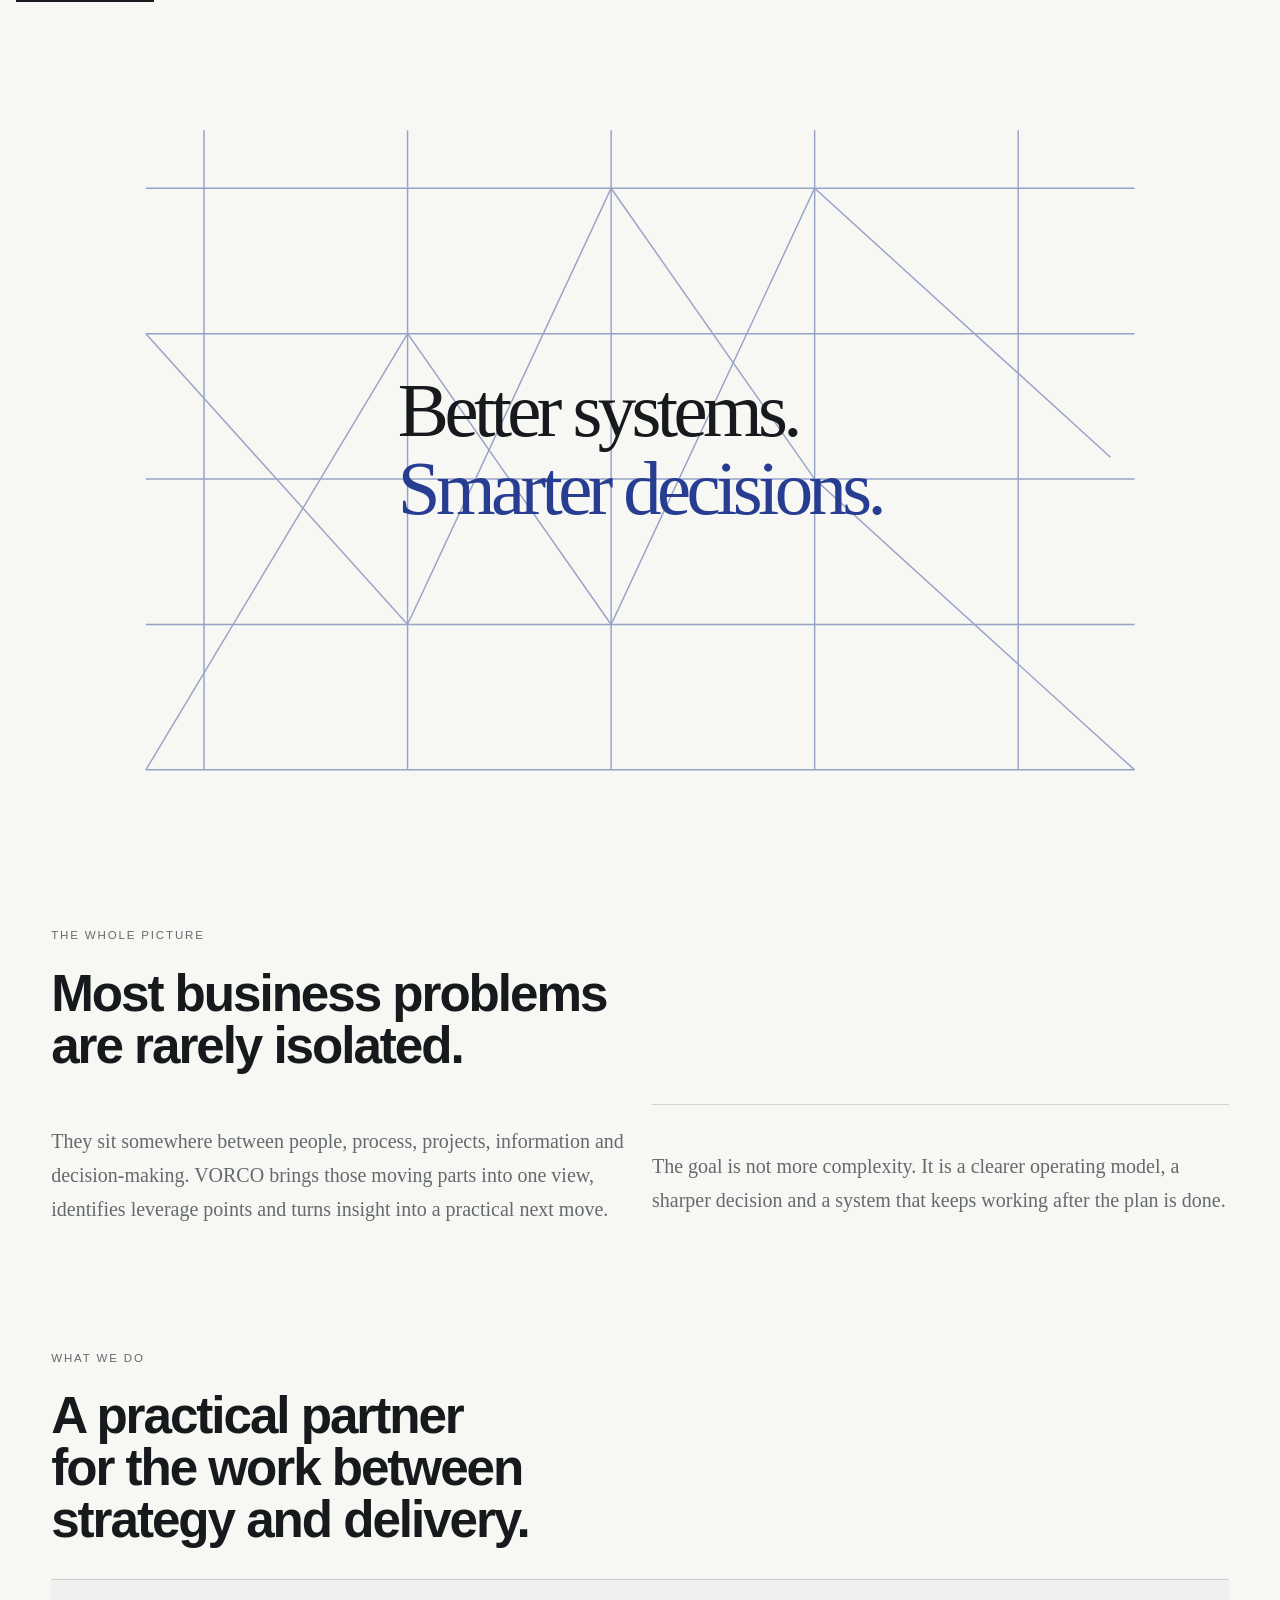
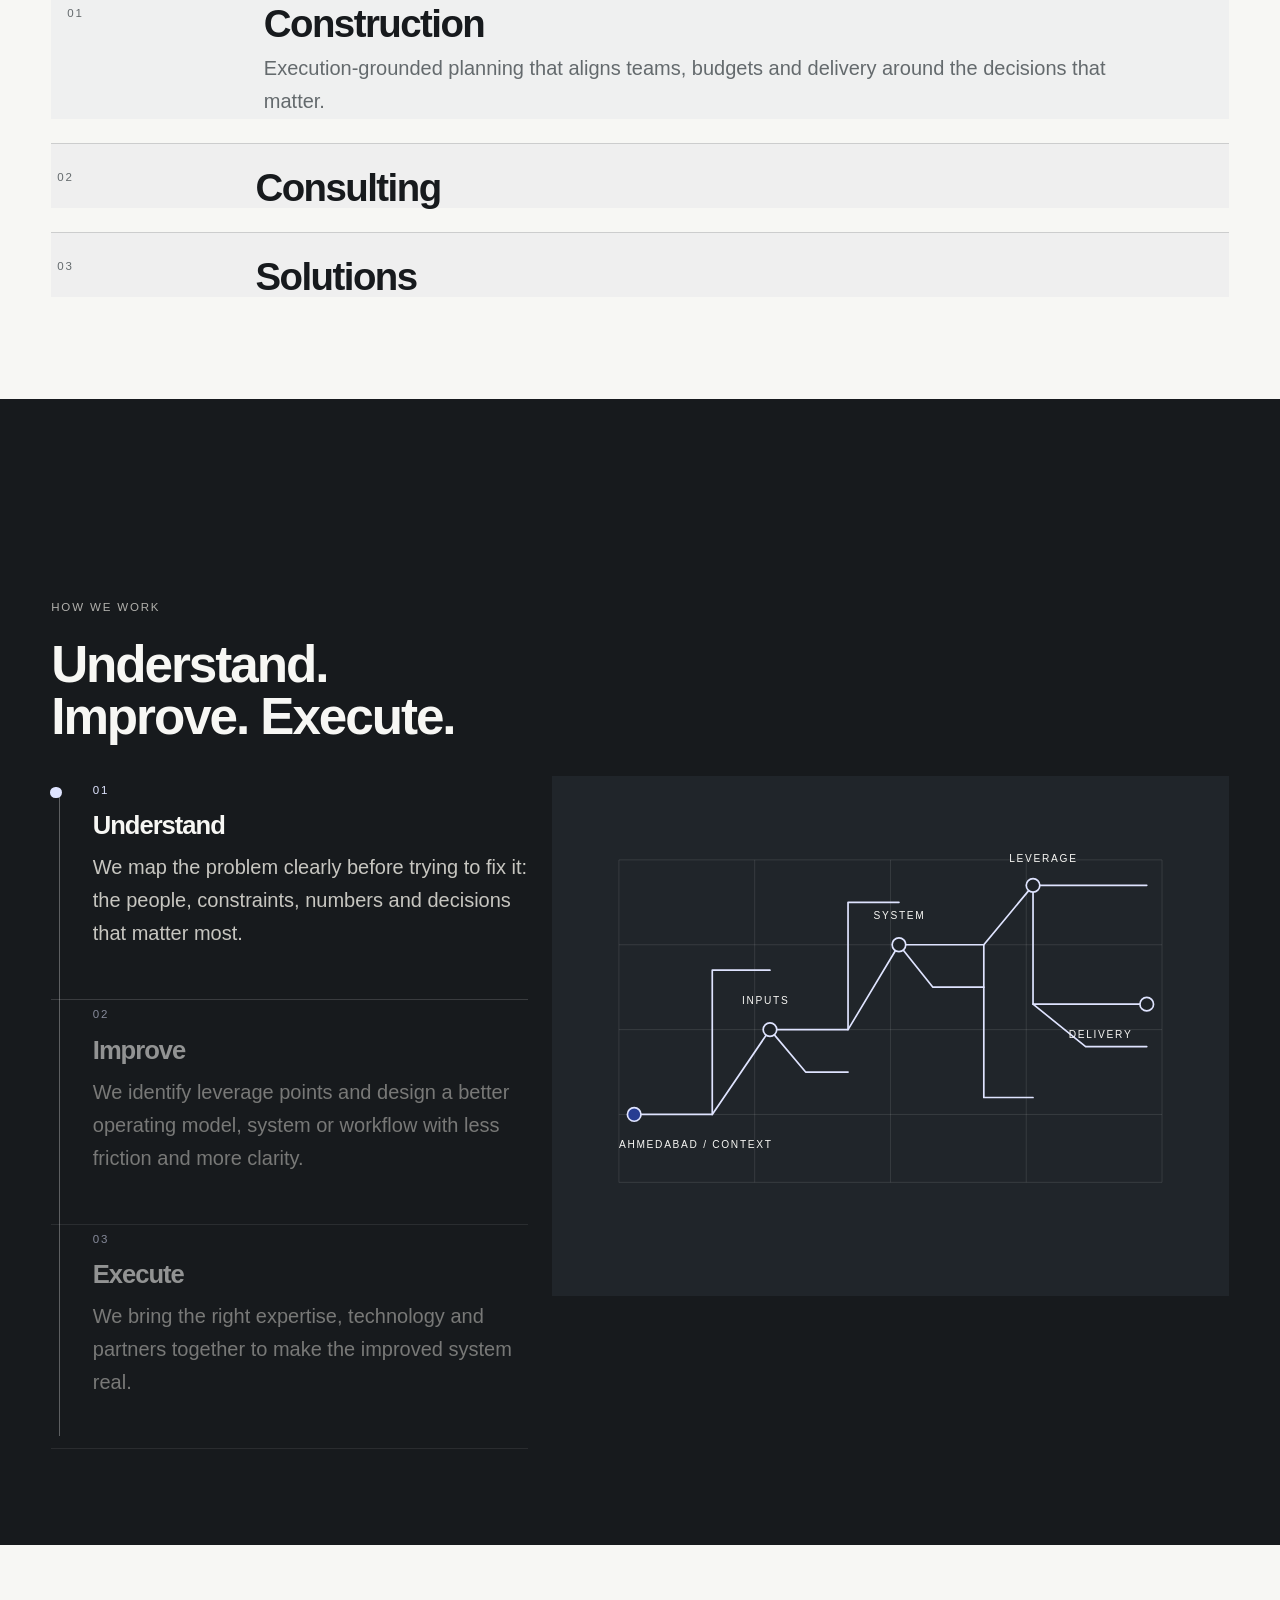
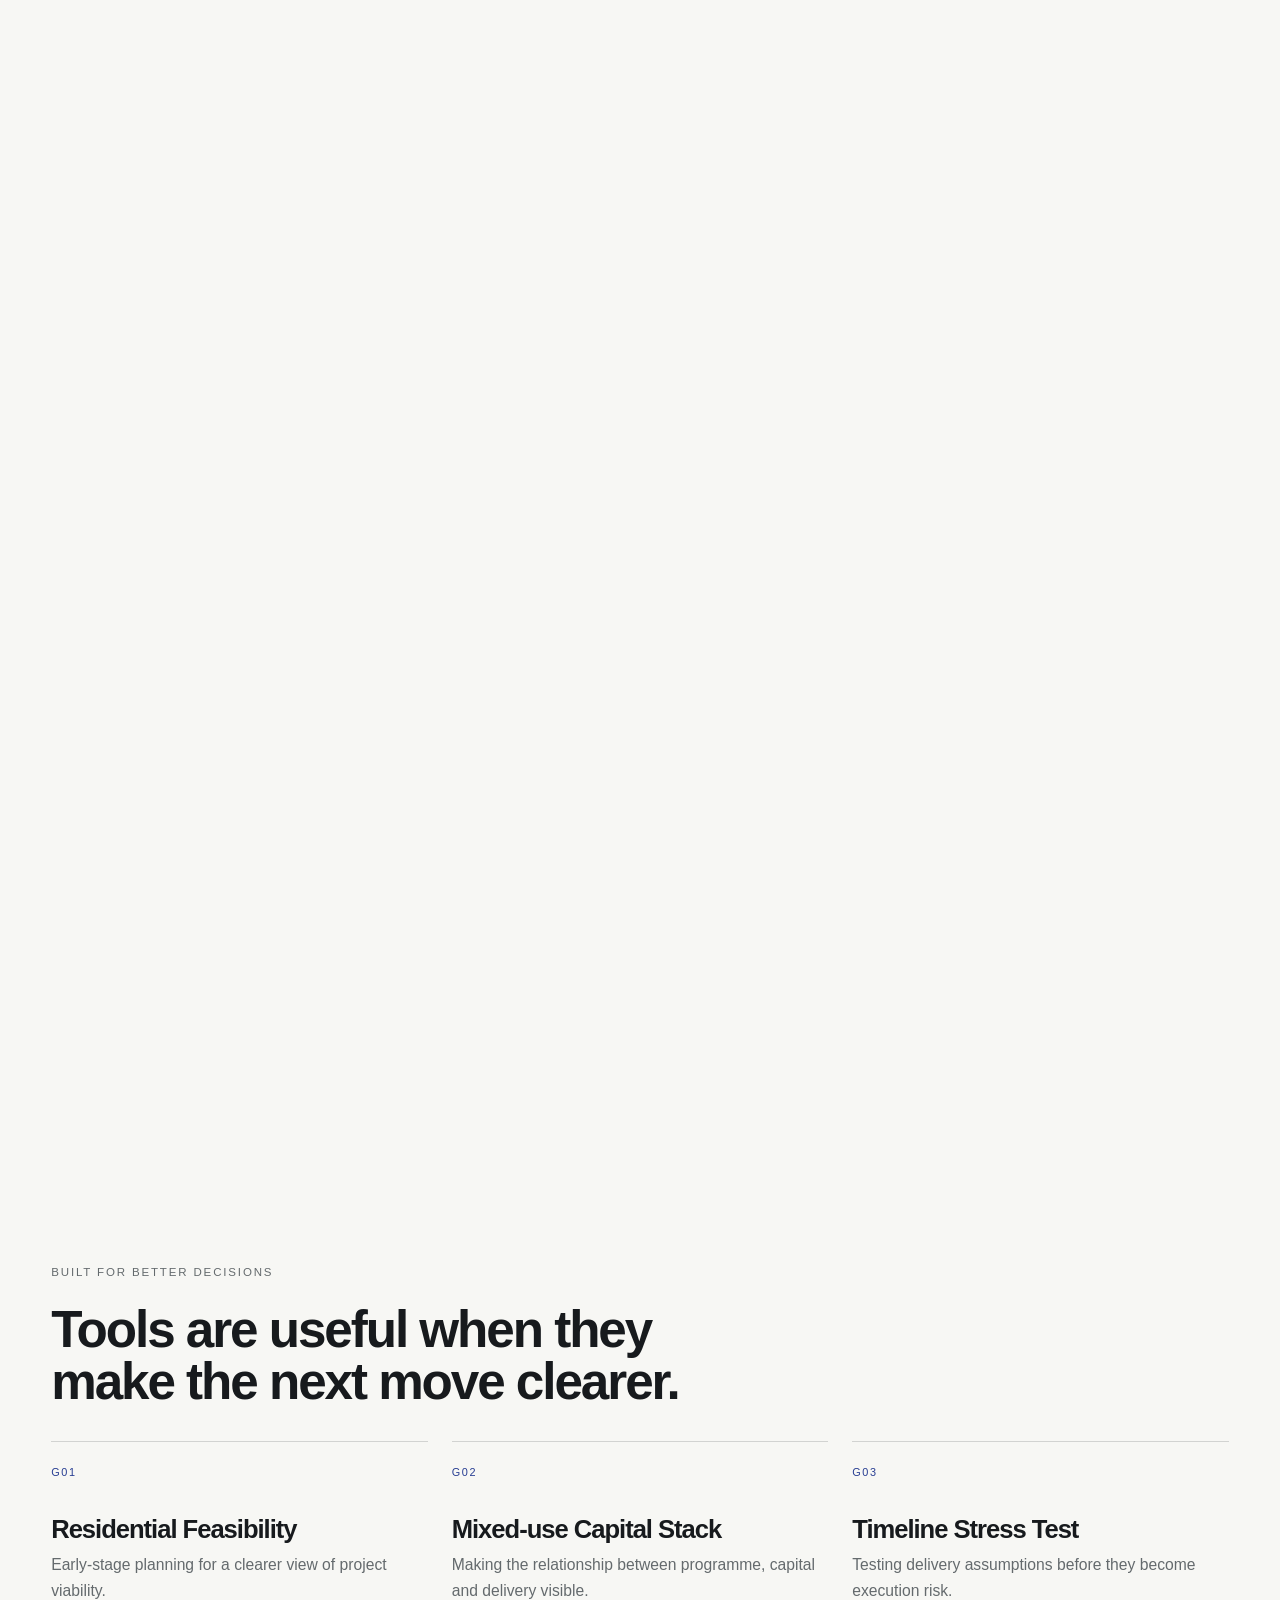
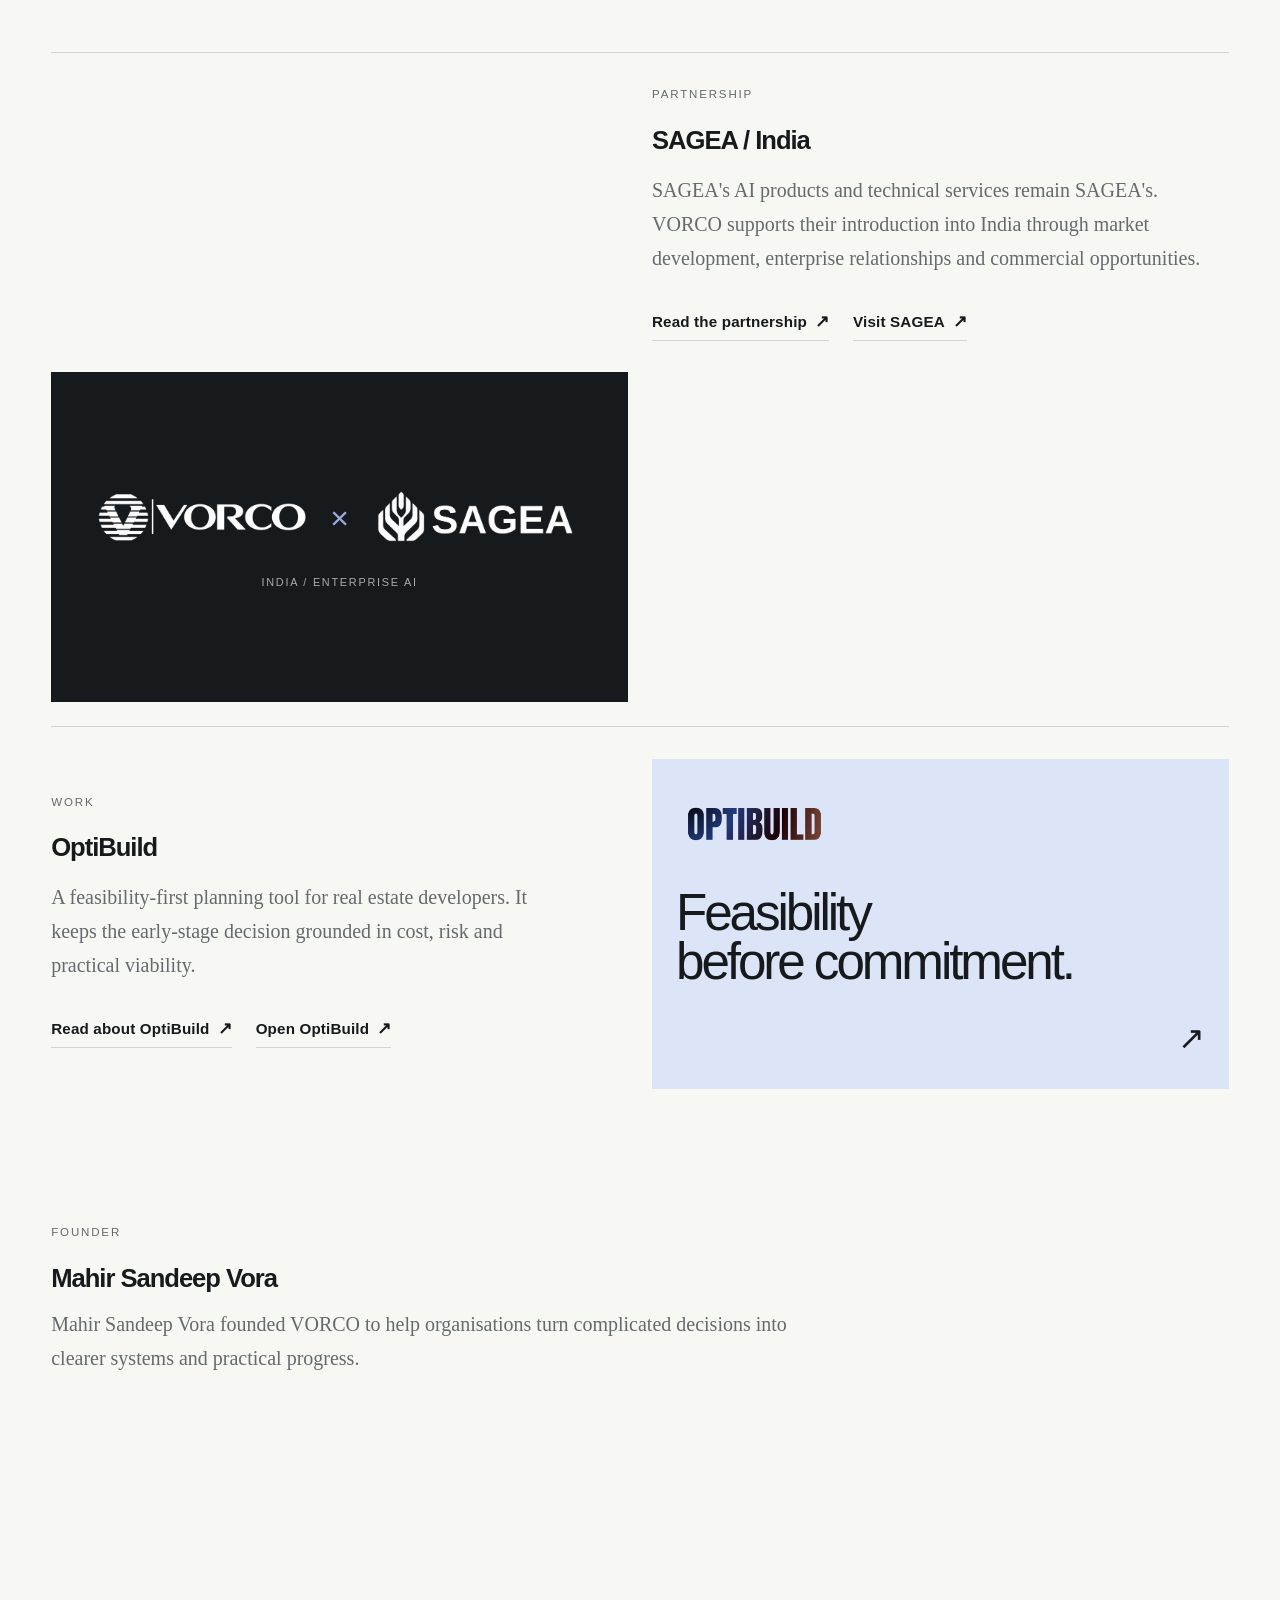
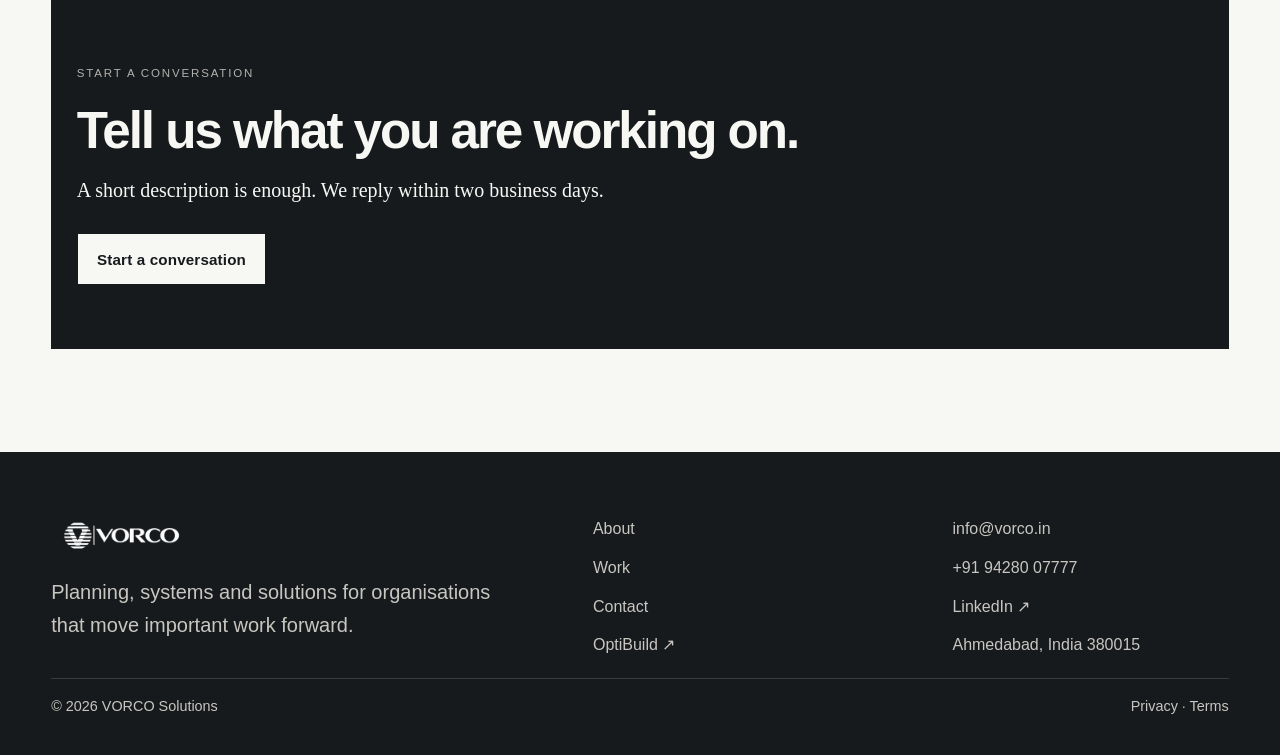
==== commit 06452c9f: "Fix mobile arrow rendering" ====
--- a/index.html
+++ b/index.html
@@ -26,7 +26,7 @@
       <a href="product.html">Product</a>
       <a href="work.html">Work</a>
       <a href="partnerships.html">Partnerships</a>
-      <a href="contact.html" class="button button--primary">Start a conversation <span aria-hidden="true">↗</span></a>
+      <a href="contact.html" class="button button--primary">Start a conversation <span aria-hidden="true">↗︎</span></a>
     </nav>
     <button class="menu-toggle" type="button" aria-expanded="false" aria-controls="site-nav">Menu</button>
   </div>
@@ -50,8 +50,8 @@
           <h1>Better systems.<br><em>Smarter decisions.</em></h1>
           <p class="hero-lead">VORCO helps organisations make sense of complexity, improve how they operate and move important work forward with clarity.</p>
           <div class="hero-actions">
-            <a class="button button--primary" href="capabilities.html">Explore VORCO <span aria-hidden="true">↘</span></a>
-            <a class="text-link" href="contact.html">Start a conversation <span aria-hidden="true">↗</span></a>
+            <a class="button button--primary" href="capabilities.html">Explore VORCO <span aria-hidden="true">↘︎</span></a>
+            <a class="text-link" href="contact.html">Start a conversation <span aria-hidden="true">↗︎</span></a>
           </div>
           <div class="hero-meta"><span>VORCO / 01</span><span>Understand · Improve · Execute</span></div>
         </div>
@@ -175,10 +175,10 @@
             <p class="eyebrow">Work</p>
             <h3>OptiBuild</h3>
             <p class="text-serif">A feasibility-first planning tool for real estate developers. It keeps the early-stage decision grounded in cost, risk and practical viability.</p>
-            <div class="partnership-actions"><a class="text-link" href="product.html">Read about OptiBuild <span aria-hidden="true">↗</span></a><a class="text-link" href="https://optibuild.vorco.in" target="_blank" rel="noopener">Open OptiBuild <span aria-hidden="true">↗</span></a></div>
+            <div class="partnership-actions"><a class="text-link" href="product.html">Read about OptiBuild <span aria-hidden="true">↗︎</span></a><a class="text-link" href="https://optibuild.vorco.in" target="_blank" rel="noopener">Open OptiBuild <span aria-hidden="true">↗︎</span></a></div>
           </div>
             <div class="work-card__visual work-card__visual--opti">
-            <div class="product-signal"><img src="assets/img/optibuild-wordmark.png" alt="OptiBuild" /><strong>Feasibility<br>before commitment.</strong><i>↗</i></div>
+            <div class="product-signal"><img src="assets/img/optibuild-wordmark.png" alt="OptiBuild" /><strong>Feasibility<br>before commitment.</strong><i>↗︎</i></div>
           </div>
         </article>
 
@@ -187,7 +187,7 @@
             <p class="eyebrow">Partnership</p>
             <h3>SAGEA / India</h3>
             <p class="text-serif">SAGEA's AI products and technical services remain SAGEA's. VORCO supports their introduction into India through market development, enterprise relationships and commercial opportunities.</p>
-            <div class="partnership-actions"><a class="text-link" href="partnerships.html">Read the partnership <span aria-hidden="true">↗</span></a><a class="text-link" href="https://www.sagea.space/" target="_blank" rel="noopener">Visit SAGEA <span aria-hidden="true">↗</span></a></div>
+            <div class="partnership-actions"><a class="text-link" href="partnerships.html">Read the partnership <span aria-hidden="true">↗︎</span></a><a class="text-link" href="https://www.sagea.space/" target="_blank" rel="noopener">Visit SAGEA <span aria-hidden="true">↗︎</span></a></div>
           </div>
             <div class="work-card__visual work-card__visual--sagea">
             <div class="partnership-signal"><div class="partnership-logos"><img src="assets/img/vorco-wordmark.png" alt="VORCO" /><b>×</b><img src="assets/img/sagea-wordmark-dark.png" alt="SAGEA" /></div><small>India / Enterprise AI</small></div>
@@ -227,12 +227,12 @@
       <a href="about.html">About</a>
       <a href="work.html">Work</a>
       <a href="contact.html">Contact</a>
-      <a href="https://optibuild.vorco.in" target="_blank" rel="noopener">OptiBuild ↗</a>
+      <a href="https://optibuild.vorco.in" target="_blank" rel="noopener">OptiBuild ↗︎</a>
     </div>
     <div class="footer__meta">
       <a href="mailto:info@vorco.in">info@vorco.in</a>
       <a href="tel:+919428007777">+91 94280 07777</a>
-      <a href="https://in.linkedin.com/company/vorcosolutions" target="_blank" rel="noopener">LinkedIn ↗</a>
+      <a href="https://in.linkedin.com/company/vorcosolutions" target="_blank" rel="noopener">LinkedIn ↗︎</a>
       <span>Ahmedabad, India 380015</span>
     </div>
   </div>
--- a/assets/css/site.css
+++ b/assets/css/site.css
@@ -858,3 +858,18 @@
   .decision-field__diagram { height: auto; min-height: 0 !important; }
   .decision-stage { min-height: 0 !important; height: auto; }
 }
+/* VORCO — force interface arrows to render as text, not emoji */
+a {
+  font-variant-emoji: text;
+}
+
+.button span[aria-hidden="true"],
+.text-link span[aria-hidden="true"],
+.partnership-actions span[aria-hidden="true"],
+.product-signal i,
+.model-footer span[aria-hidden="true"] {
+  font-family: "Manrope", "Helvetica Neue", Arial, sans-serif !important;
+  font-variant-emoji: text !important;
+  font-style: normal;
+  color: inherit;
+}
